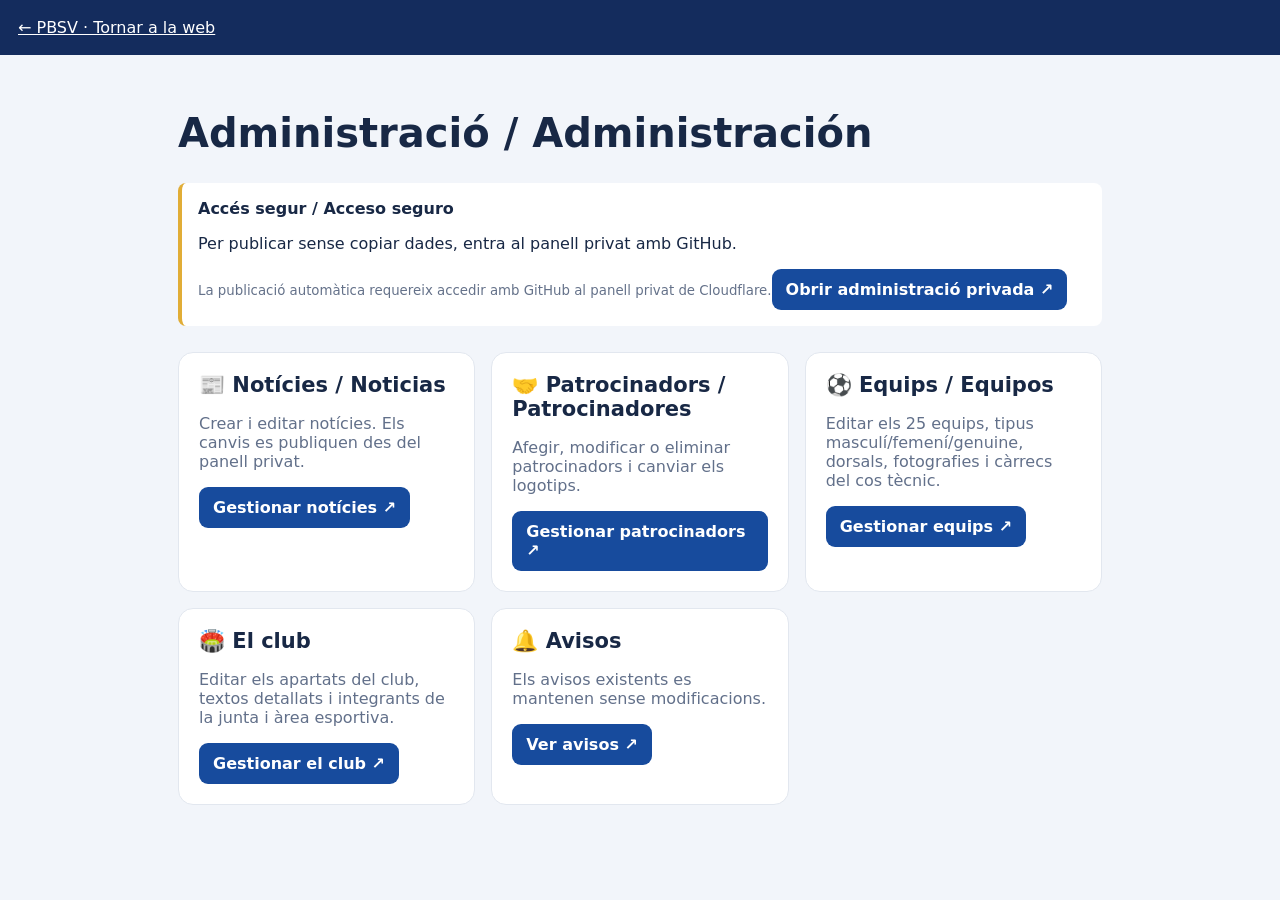
==== admin.html @ 5c5b520a "Actualitzar administració per publicar automàticament i mostrar estat de sessió" ====
<!doctype html><html lang="ca"><head><meta charset="utf-8"><meta name="viewport" content="width=device-width,initial-scale=1"><title>Administració · PBSV</title><style>:root{font-family:system-ui,Arial;background:#f2f5fa;color:#182845}*{box-sizing:border-box}body{margin:0}header{background:#142c5d;color:white;padding:18px}main{max-width:960px;margin:auto;padding:28px 18px}h1{font-size:clamp(28px,5vw,40px)}.grid{display:grid;grid-template-columns:repeat(auto-fit,minmax(230px,1fr));gap:16px}.card{background:white;border:1px solid #e2e7ef;border-radius:15px;padding:20px}.card h2{margin-top:0;font-size:21px}.card p{color:#62708a}.btn{display:inline-block;background:#174b9d;color:white;text-decoration:none;padding:11px 14px;border-radius:9px;font-weight:700}.notice{border-left:4px solid #e1ad36;background:#fff;padding:16px;border-radius:8px;margin:18px 0 26px}header a{color:white}small{color:#65728a}</style></head><body><header><a href="./index.html">← PBSV · Tornar a la web</a></header><main><h1>Administració / Administración</h1><div class="notice"><b>Accés segur / Acceso seguro</b><p><span id="publishMode">Els canvis es poden publicar automàticament des del panell privat. Desa la fitxa i prem «Guardar i publicar automàticament».</span></p><small>La publicació automàtica requereix accedir amb GitHub al panell privat de Cloudflare.</small></div><div class="grid"><div class="card"><h2>📰 Notícies / Noticias</h2><p>Crear i editar notícies. Els canvis es publiquen des del panell privat.</p><a class="btn" href="./editor-noticies.html?v=13">Gestionar notícies ↗</a></div><div class="card"><h2>🤝 Patrocinadors / Patrocinadores</h2><p>Afegir, modificar o eliminar patrocinadors i canviar els logotips.</p><a class="btn" href="./editor-patrocinadors.html?v=13">Gestionar patrocinadors ↗</a></div><div class="card"><h2>⚽ Equips / Equipos</h2><p>Editar els 25 equips, tipus masculí/femení/genuine, dorsals, fotografies i càrrecs del cos tècnic.</p><a class="btn" href="./editor-equips.html?v=13">Gestionar equips ↗</a></div><div class="card"><h2>🏟️ El club</h2><p>Editar els apartats del club, textos detallats i integrants de la junta i àrea esportiva.</p><a class="btn" href="./editor-club.html?v=13">Gestionar el club ↗</a></div><div class="card"><h2>🔔 Avisos</h2><p>Els avisos existents es mantenen sense modificacions.</p><a class="btn" href="./avisos.html">Ver avisos ↗</a></div></div></main><script>fetch('./api/me',{cache:'no-store'}).then(r=>r.ok?r.json():null).then(me=>{if(!me?.authenticated){document.getElementById('publishMode').textContent='Per publicar sense copiar dades, entra al panell privat amb GitHub.';const a=document.createElement('a');a.href='https://pbsv-admin.cristiangarciajura.workers.dev/';a.textContent='Obrir administració privada ↗';a.className='btn';document.querySelector('.notice').append(a)}else{const p=document.createElement('p');p.textContent='Sessió iniciada: '+me.login;document.querySelector('.notice').append(p);const a=document.createElement('a');a.href='./auth/logout';a.textContent='Tancar sessió';document.querySelector('.notice').append(a)}}).catch(()=>{});</script></body></html>
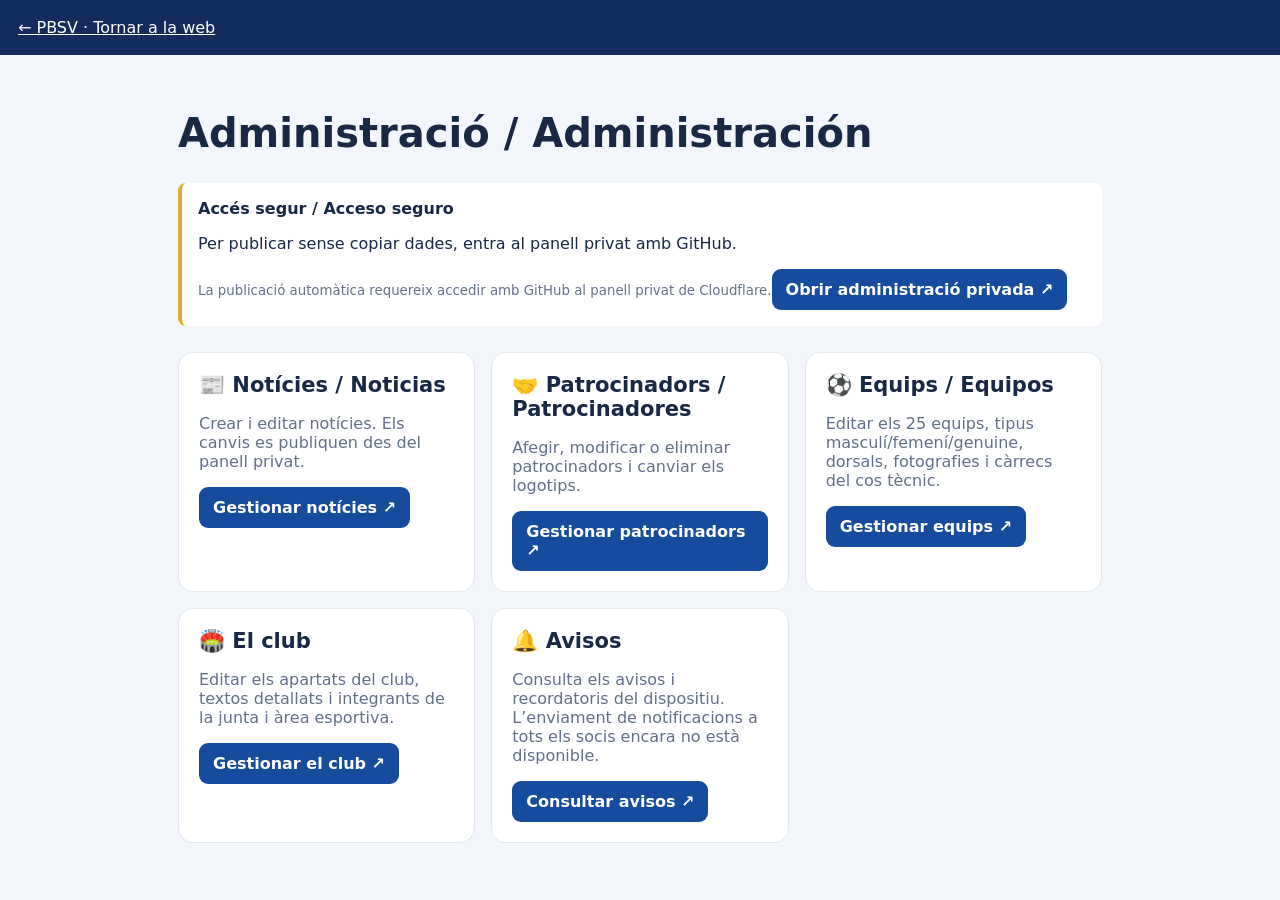
==== commit 2e22f85f: "Aclarir al panell privat l'estat real dels avisos" ====
--- a/admin.html
+++ b/admin.html
@@ -1 +1 @@
-<!doctype html><html lang="ca"><head><meta charset="utf-8"><meta name="viewport" content="width=device-width,initial-scale=1"><title>Administració · PBSV</title><style>:root{font-family:system-ui,Arial;background:#f2f5fa;color:#182845}*{box-sizing:border-box}body{margin:0}header{background:#142c5d;color:white;padding:18px}main{max-width:960px;margin:auto;padding:28px 18px}h1{font-size:clamp(28px,5vw,40px)}.grid{display:grid;grid-template-columns:repeat(auto-fit,minmax(230px,1fr));gap:16px}.card{background:white;border:1px solid #e2e7ef;border-radius:15px;padding:20px}.card h2{margin-top:0;font-size:21px}.card p{color:#62708a}.btn{display:inline-block;background:#174b9d;color:white;text-decoration:none;padding:11px 14px;border-radius:9px;font-weight:700}.notice{border-left:4px solid #e1ad36;background:#fff;padding:16px;border-radius:8px;margin:18px 0 26px}header a{color:white}small{color:#65728a}</style></head><body><header><a href="./index.html">← PBSV · Tornar a la web</a></header><main><h1>Administració / Administración</h1><div class="notice"><b>Accés segur / Acceso seguro</b><p><span id="publishMode">Els canvis es poden publicar automàticament des del panell privat. Desa la fitxa i prem «Guardar i publicar automàticament».</span></p><small>La publicació automàtica requereix accedir amb GitHub al panell privat de Cloudflare.</small></div><div class="grid"><div class="card"><h2>📰 Notícies / Noticias</h2><p>Crear i editar notícies. Els canvis es publiquen des del panell privat.</p><a class="btn" href="./editor-noticies.html?v=13">Gestionar notícies ↗</a></div><div class="card"><h2>🤝 Patrocinadors / Patrocinadores</h2><p>Afegir, modificar o eliminar patrocinadors i canviar els logotips.</p><a class="btn" href="./editor-patrocinadors.html?v=13">Gestionar patrocinadors ↗</a></div><div class="card"><h2>⚽ Equips / Equipos</h2><p>Editar els 25 equips, tipus masculí/femení/genuine, dorsals, fotografies i càrrecs del cos tècnic.</p><a class="btn" href="./editor-equips.html?v=13">Gestionar equips ↗</a></div><div class="card"><h2>🏟️ El club</h2><p>Editar els apartats del club, textos detallats i integrants de la junta i àrea esportiva.</p><a class="btn" href="./editor-club.html?v=13">Gestionar el club ↗</a></div><div class="card"><h2>🔔 Avisos</h2><p>Els avisos existents es mantenen sense modificacions.</p><a class="btn" href="./avisos.html">Ver avisos ↗</a></div></div></main><script>fetch('./api/me',{cache:'no-store'}).then(r=>r.ok?r.json():null).then(me=>{if(!me?.authenticated){document.getElementById('publishMode').textContent='Per publicar sense copiar dades, entra al panell privat amb GitHub.';const a=document.createElement('a');a.href='https://pbsv-admin.cristiangarciajura.workers.dev/';a.textContent='Obrir administració privada ↗';a.className='btn';document.querySelector('.notice').append(a)}else{const p=document.createElement('p');p.textContent='Sessió iniciada: '+me.login;document.querySelector('.notice').append(p);const a=document.createElement('a');a.href='./auth/logout';a.textContent='Tancar sessió';document.querySelector('.notice').append(a)}}).catch(()=>{});</script></body></html>+<!doctype html><html lang="ca"><head><meta charset="utf-8"><meta name="viewport" content="width=device-width,initial-scale=1"><title>Administració · PBSV</title><style>:root{font-family:system-ui,Arial;background:#f2f5fa;color:#182845}*{box-sizing:border-box}body{margin:0}header{background:#142c5d;color:white;padding:18px}main{max-width:960px;margin:auto;padding:28px 18px}h1{font-size:clamp(28px,5vw,40px)}.grid{display:grid;grid-template-columns:repeat(auto-fit,minmax(230px,1fr));gap:16px}.card{background:white;border:1px solid #e2e7ef;border-radius:15px;padding:20px}.card h2{margin-top:0;font-size:21px}.card p{color:#62708a}.btn{display:inline-block;background:#174b9d;color:white;text-decoration:none;padding:11px 14px;border-radius:9px;font-weight:700}.notice{border-left:4px solid #e1ad36;background:#fff;padding:16px;border-radius:8px;margin:18px 0 26px}header a{color:white}small{color:#65728a}</style></head><body><header><a href="./index.html">← PBSV · Tornar a la web</a></header><main><h1>Administració / Administración</h1><div class="notice"><b>Accés segur / Acceso seguro</b><p><span id="publishMode">Els canvis es poden publicar automàticament des del panell privat. Desa la fitxa i prem «Guardar i publicar automàticament».</span></p><small>La publicació automàtica requereix accedir amb GitHub al panell privat de Cloudflare.</small></div><div class="grid"><div class="card"><h2>📰 Notícies / Noticias</h2><p>Crear i editar notícies. Els canvis es publiquen des del panell privat.</p><a class="btn" href="./editor-noticies.html?v=13">Gestionar notícies ↗</a></div><div class="card"><h2>🤝 Patrocinadors / Patrocinadores</h2><p>Afegir, modificar o eliminar patrocinadors i canviar els logotips.</p><a class="btn" href="./editor-patrocinadors.html?v=13">Gestionar patrocinadors ↗</a></div><div class="card"><h2>⚽ Equips / Equipos</h2><p>Editar els 25 equips, tipus masculí/femení/genuine, dorsals, fotografies i càrrecs del cos tècnic.</p><a class="btn" href="./editor-equips.html?v=13">Gestionar equips ↗</a></div><div class="card"><h2>🏟️ El club</h2><p>Editar els apartats del club, textos detallats i integrants de la junta i àrea esportiva.</p><a class="btn" href="./editor-club.html?v=13">Gestionar el club ↗</a></div><div class="card"><h2>🔔 Avisos</h2><p>Consulta els avisos i recordatoris del dispositiu. L’enviament de notificacions a tots els socis encara no està disponible.</p><a class="btn" href="./avisos.html">Consultar avisos ↗</a></div></div></main><script>fetch('./api/me',{cache:'no-store'}).then(r=>r.ok?r.json():null).then(me=>{if(!me?.authenticated){document.getElementById('publishMode').textContent='Per publicar sense copiar dades, entra al panell privat amb GitHub.';const a=document.createElement('a');a.href='https://pbsv-admin.cristiangarciajura.workers.dev/';a.textContent='Obrir administració privada ↗';a.className='btn';document.querySelector('.notice').append(a)}else{const p=document.createElement('p');p.textContent='Sessió iniciada: '+me.login;document.querySelector('.notice').append(p);const a=document.createElement('a');a.href='./auth/logout';a.textContent='Tancar sessió';document.querySelector('.notice').append(a)}}).catch(()=>{});</script></body></html>
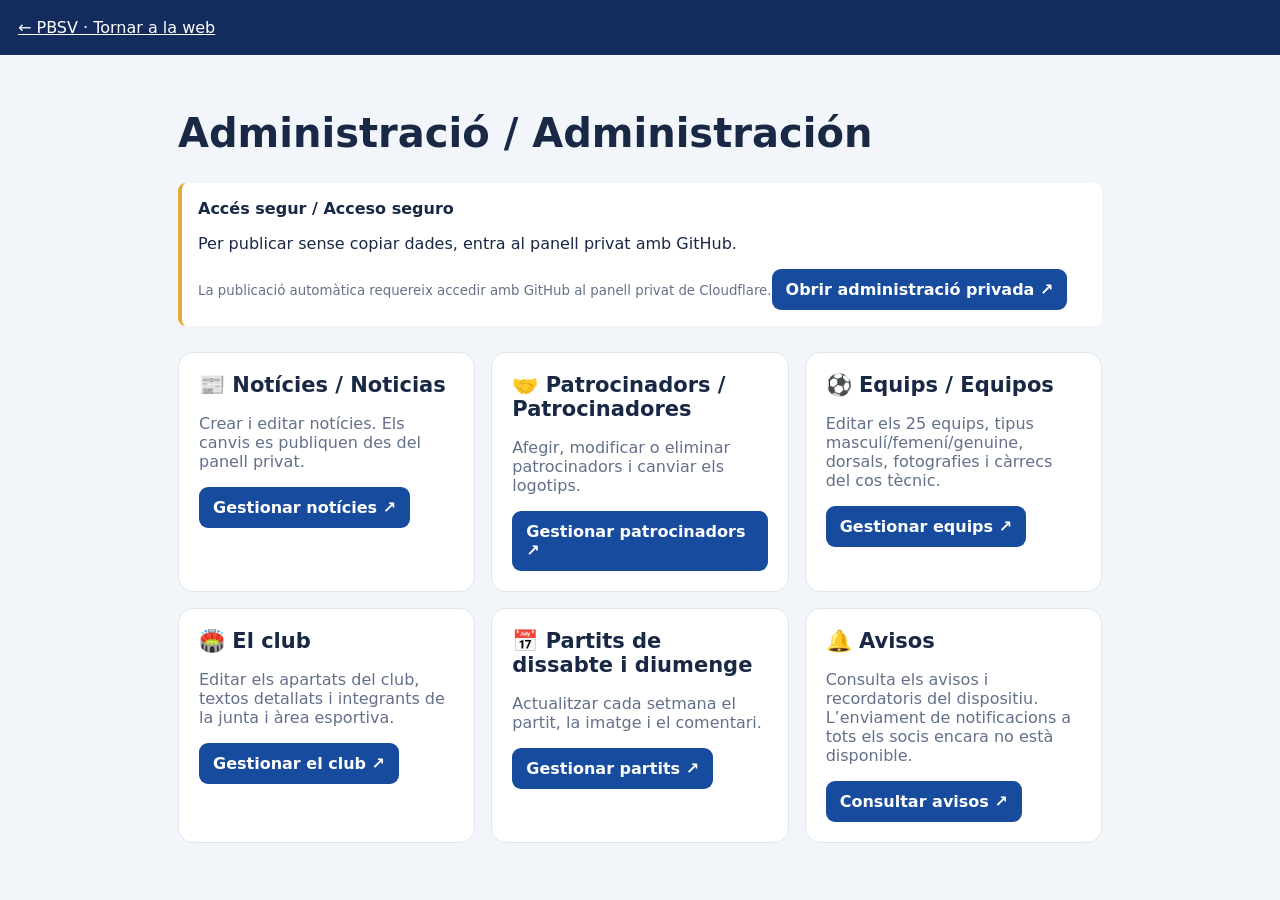
==== commit 25fb9f98: "Afegir gestió de partits al panell administratiu" ====
--- a/admin.html
+++ b/admin.html
@@ -1 +1 @@
-<!doctype html><html lang="ca"><head><meta charset="utf-8"><meta name="viewport" content="width=device-width,initial-scale=1"><title>Administració · PBSV</title><style>:root{font-family:system-ui,Arial;background:#f2f5fa;color:#182845}*{box-sizing:border-box}body{margin:0}header{background:#142c5d;color:white;padding:18px}main{max-width:960px;margin:auto;padding:28px 18px}h1{font-size:clamp(28px,5vw,40px)}.grid{display:grid;grid-template-columns:repeat(auto-fit,minmax(230px,1fr));gap:16px}.card{background:white;border:1px solid #e2e7ef;border-radius:15px;padding:20px}.card h2{margin-top:0;font-size:21px}.card p{color:#62708a}.btn{display:inline-block;background:#174b9d;color:white;text-decoration:none;padding:11px 14px;border-radius:9px;font-weight:700}.notice{border-left:4px solid #e1ad36;background:#fff;padding:16px;border-radius:8px;margin:18px 0 26px}header a{color:white}small{color:#65728a}</style></head><body><header><a href="./index.html">← PBSV · Tornar a la web</a></header><main><h1>Administració / Administración</h1><div class="notice"><b>Accés segur / Acceso seguro</b><p><span id="publishMode">Els canvis es poden publicar automàticament des del panell privat. Desa la fitxa i prem «Guardar i publicar automàticament».</span></p><small>La publicació automàtica requereix accedir amb GitHub al panell privat de Cloudflare.</small></div><div class="grid"><div class="card"><h2>📰 Notícies / Noticias</h2><p>Crear i editar notícies. Els canvis es publiquen des del panell privat.</p><a class="btn" href="./editor-noticies.html?v=13">Gestionar notícies ↗</a></div><div class="card"><h2>🤝 Patrocinadors / Patrocinadores</h2><p>Afegir, modificar o eliminar patrocinadors i canviar els logotips.</p><a class="btn" href="./editor-patrocinadors.html?v=13">Gestionar patrocinadors ↗</a></div><div class="card"><h2>⚽ Equips / Equipos</h2><p>Editar els 25 equips, tipus masculí/femení/genuine, dorsals, fotografies i càrrecs del cos tècnic.</p><a class="btn" href="./editor-equips.html?v=13">Gestionar equips ↗</a></div><div class="card"><h2>🏟️ El club</h2><p>Editar els apartats del club, textos detallats i integrants de la junta i àrea esportiva.</p><a class="btn" href="./editor-club.html?v=13">Gestionar el club ↗</a></div><div class="card"><h2>🔔 Avisos</h2><p>Consulta els avisos i recordatoris del dispositiu. L’enviament de notificacions a tots els socis encara no està disponible.</p><a class="btn" href="./avisos.html">Consultar avisos ↗</a></div></div></main><script>fetch('./api/me',{cache:'no-store'}).then(r=>r.ok?r.json():null).then(me=>{if(!me?.authenticated){document.getElementById('publishMode').textContent='Per publicar sense copiar dades, entra al panell privat amb GitHub.';const a=document.createElement('a');a.href='https://pbsv-admin.cristiangarciajura.workers.dev/';a.textContent='Obrir administració privada ↗';a.className='btn';document.querySelector('.notice').append(a)}else{const p=document.createElement('p');p.textContent='Sessió iniciada: '+me.login;document.querySelector('.notice').append(p);const a=document.createElement('a');a.href='./auth/logout';a.textContent='Tancar sessió';document.querySelector('.notice').append(a)}}).catch(()=>{});</script></body></html>+<!doctype html><html lang="ca"><head><meta charset="utf-8"><meta name="viewport" content="width=device-width,initial-scale=1"><title>Administració · PBSV</title><style>:root{font-family:system-ui,Arial;background:#f2f5fa;color:#182845}*{box-sizing:border-box}body{margin:0}header{background:#142c5d;color:white;padding:18px}main{max-width:960px;margin:auto;padding:28px 18px}h1{font-size:clamp(28px,5vw,40px)}.grid{display:grid;grid-template-columns:repeat(auto-fit,minmax(230px,1fr));gap:16px}.card{background:white;border:1px solid #e2e7ef;border-radius:15px;padding:20px}.card h2{margin-top:0;font-size:21px}.card p{color:#62708a}.btn{display:inline-block;background:#174b9d;color:white;text-decoration:none;padding:11px 14px;border-radius:9px;font-weight:700}.notice{border-left:4px solid #e1ad36;background:#fff;padding:16px;border-radius:8px;margin:18px 0 26px}header a{color:white}small{color:#65728a}</style></head><body><header><a href="./index.html">← PBSV · Tornar a la web</a></header><main><h1>Administració / Administración</h1><div class="notice"><b>Accés segur / Acceso seguro</b><p><span id="publishMode">Els canvis es poden publicar automàticament des del panell privat. Desa la fitxa i prem «Guardar i publicar automàticament».</span></p><small>La publicació automàtica requereix accedir amb GitHub al panell privat de Cloudflare.</small></div><div class="grid"><div class="card"><h2>📰 Notícies / Noticias</h2><p>Crear i editar notícies. Els canvis es publiquen des del panell privat.</p><a class="btn" href="./editor-noticies.html?v=13">Gestionar notícies ↗</a></div><div class="card"><h2>🤝 Patrocinadors / Patrocinadores</h2><p>Afegir, modificar o eliminar patrocinadors i canviar els logotips.</p><a class="btn" href="./editor-patrocinadors.html?v=13">Gestionar patrocinadors ↗</a></div><div class="card"><h2>⚽ Equips / Equipos</h2><p>Editar els 25 equips, tipus masculí/femení/genuine, dorsals, fotografies i càrrecs del cos tècnic.</p><a class="btn" href="./editor-equips.html?v=13">Gestionar equips ↗</a></div><div class="card"><h2>🏟️ El club</h2><p>Editar els apartats del club, textos detallats i integrants de la junta i àrea esportiva.</p><a class="btn" href="./editor-club.html?v=13">Gestionar el club ↗</a></div><div class="card"><h2>📅 Partits de dissabte i diumenge</h2><p>Actualitzar cada setmana el partit, la imatge i el comentari.</p><a class="btn" href="./editor-partits.html">Gestionar partits ↗</a></div><div class="card"><h2>🔔 Avisos</h2><p>Consulta els avisos i recordatoris del dispositiu. L’enviament de notificacions a tots els socis encara no està disponible.</p><a class="btn" href="./avisos.html">Consultar avisos ↗</a></div></div></main><script>fetch('./api/me',{cache:'no-store'}).then(r=>r.ok?r.json():null).then(me=>{if(!me?.authenticated){document.getElementById('publishMode').textContent='Per publicar sense copiar dades, entra al panell privat amb GitHub.';const a=document.createElement('a');a.href='https://pbsv-admin.cristiangarciajura.workers.dev/';a.textContent='Obrir administració privada ↗';a.className='btn';document.querySelector('.notice').append(a)}else{const p=document.createElement('p');p.textContent='Sessió iniciada: '+me.login;document.querySelector('.notice').append(p);const a=document.createElement('a');a.href='./auth/logout';a.textContent='Tancar sessió';document.querySelector('.notice').append(a)}}).catch(()=>{});</script></body></html>
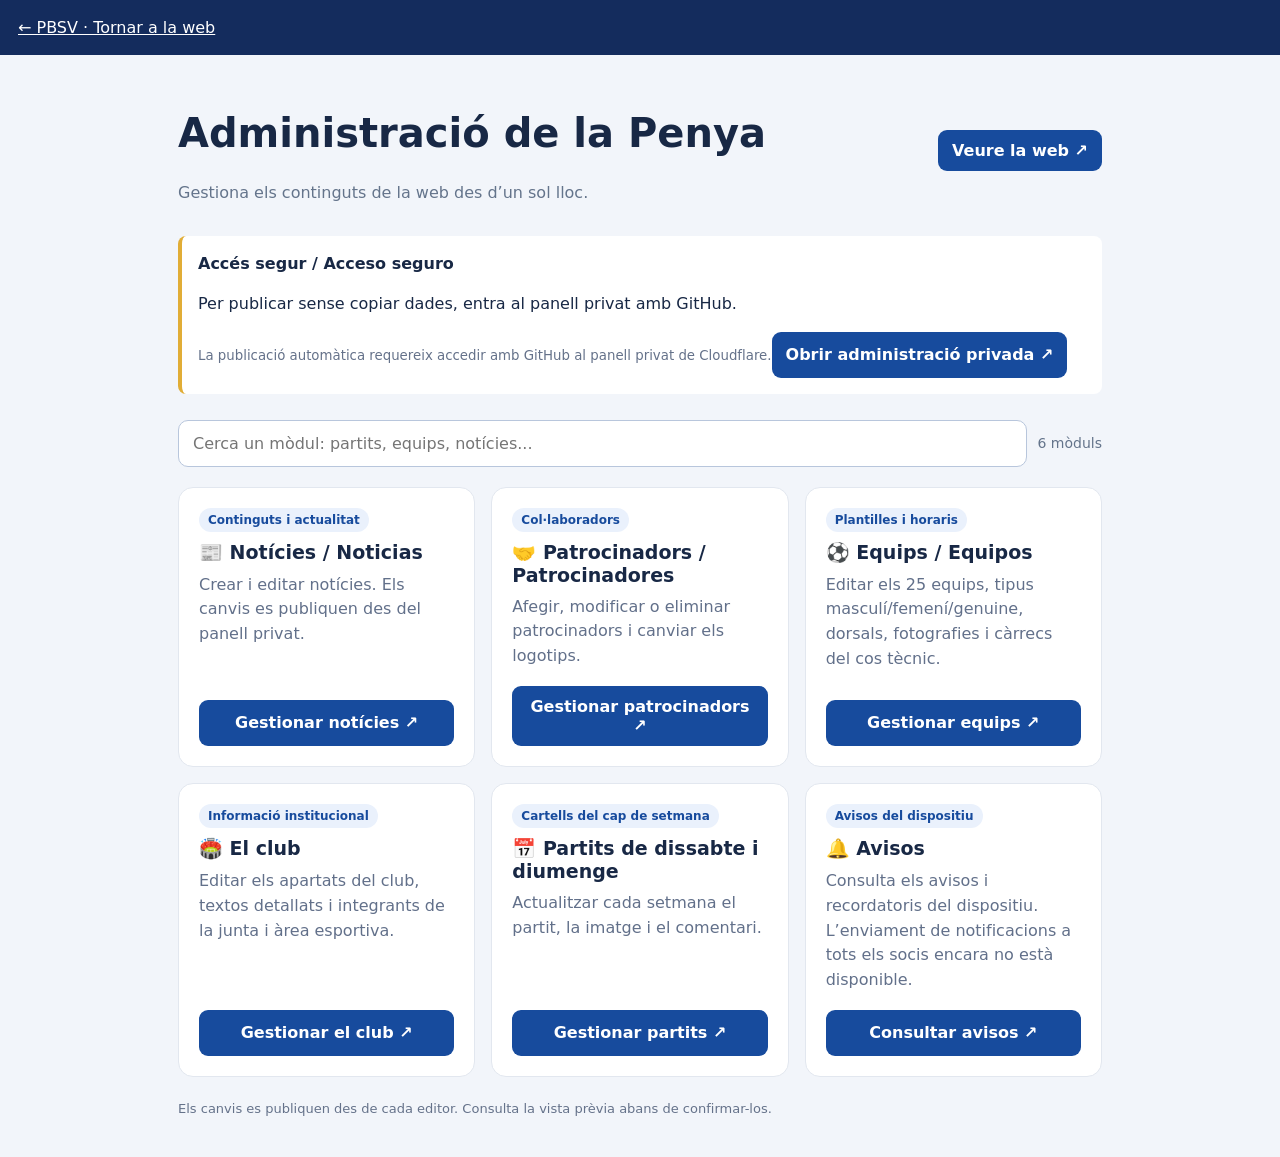
==== commit ce7f3209: "Redissenyar portada de l'administració amb cerca, accessos clars i disseny mòbil" ====
--- a/admin.html
+++ b/admin.html
@@ -1 +1 @@
-<!doctype html><html lang="ca"><head><meta charset="utf-8"><meta name="viewport" content="width=device-width,initial-scale=1"><title>Administració · PBSV</title><style>:root{font-family:system-ui,Arial;background:#f2f5fa;color:#182845}*{box-sizing:border-box}body{margin:0}header{background:#142c5d;color:white;padding:18px}main{max-width:960px;margin:auto;padding:28px 18px}h1{font-size:clamp(28px,5vw,40px)}.grid{display:grid;grid-template-columns:repeat(auto-fit,minmax(230px,1fr));gap:16px}.card{background:white;border:1px solid #e2e7ef;border-radius:15px;padding:20px}.card h2{margin-top:0;font-size:21px}.card p{color:#62708a}.btn{display:inline-block;background:#174b9d;color:white;text-decoration:none;padding:11px 14px;border-radius:9px;font-weight:700}.notice{border-left:4px solid #e1ad36;background:#fff;padding:16px;border-radius:8px;margin:18px 0 26px}header a{color:white}small{color:#65728a}</style></head><body><header><a href="./index.html">← PBSV · Tornar a la web</a></header><main><h1>Administració / Administración</h1><div class="notice"><b>Accés segur / Acceso seguro</b><p><span id="publishMode">Els canvis es poden publicar automàticament des del panell privat. Desa la fitxa i prem «Guardar i publicar automàticament».</span></p><small>La publicació automàtica requereix accedir amb GitHub al panell privat de Cloudflare.</small></div><div class="grid"><div class="card"><h2>📰 Notícies / Noticias</h2><p>Crear i editar notícies. Els canvis es publiquen des del panell privat.</p><a class="btn" href="./editor-noticies.html?v=13">Gestionar notícies ↗</a></div><div class="card"><h2>🤝 Patrocinadors / Patrocinadores</h2><p>Afegir, modificar o eliminar patrocinadors i canviar els logotips.</p><a class="btn" href="./editor-patrocinadors.html?v=13">Gestionar patrocinadors ↗</a></div><div class="card"><h2>⚽ Equips / Equipos</h2><p>Editar els 25 equips, tipus masculí/femení/genuine, dorsals, fotografies i càrrecs del cos tècnic.</p><a class="btn" href="./editor-equips.html?v=13">Gestionar equips ↗</a></div><div class="card"><h2>🏟️ El club</h2><p>Editar els apartats del club, textos detallats i integrants de la junta i àrea esportiva.</p><a class="btn" href="./editor-club.html?v=13">Gestionar el club ↗</a></div><div class="card"><h2>📅 Partits de dissabte i diumenge</h2><p>Actualitzar cada setmana el partit, la imatge i el comentari.</p><a class="btn" href="./editor-partits.html">Gestionar partits ↗</a></div><div class="card"><h2>🔔 Avisos</h2><p>Consulta els avisos i recordatoris del dispositiu. L’enviament de notificacions a tots els socis encara no està disponible.</p><a class="btn" href="./avisos.html">Consultar avisos ↗</a></div></div></main><script>fetch('./api/me',{cache:'no-store'}).then(r=>r.ok?r.json():null).then(me=>{if(!me?.authenticated){document.getElementById('publishMode').textContent='Per publicar sense copiar dades, entra al panell privat amb GitHub.';const a=document.createElement('a');a.href='https://pbsv-admin.cristiangarciajura.workers.dev/';a.textContent='Obrir administració privada ↗';a.className='btn';document.querySelector('.notice').append(a)}else{const p=document.createElement('p');p.textContent='Sessió iniciada: '+me.login;document.querySelector('.notice').append(p);const a=document.createElement('a');a.href='./auth/logout';a.textContent='Tancar sessió';document.querySelector('.notice').append(a)}}).catch(()=>{});</script></body></html>+<!doctype html><html lang="ca"><head><meta charset="utf-8"><meta name="viewport" content="width=device-width,initial-scale=1"><title>Administració · PBSV</title><style>:root{font-family:system-ui,Arial;background:#f2f5fa;color:#182845}*{box-sizing:border-box}body{margin:0}header{background:#142c5d;color:white;padding:18px}main{max-width:960px;margin:auto;padding:28px 18px}h1{font-size:clamp(28px,5vw,40px)}.grid{display:grid;grid-template-columns:repeat(auto-fit,minmax(230px,1fr));gap:16px}.card{background:white;border:1px solid #e2e7ef;border-radius:15px;padding:20px}.card h2{margin-top:0;font-size:21px}.card p{color:#62708a}.btn{display:inline-block;background:#174b9d;color:white;text-decoration:none;padding:11px 14px;border-radius:9px;font-weight:700}.notice{border-left:4px solid #e1ad36;background:#fff;padding:16px;border-radius:8px;margin:18px 0 26px}header a{color:white}small{color:#65728a}.admin-top{display:flex;align-items:center;justify-content:space-between;gap:12px;flex-wrap:wrap}.admin-subtitle{color:#64748b;margin-top:0}.admin-tools{display:flex;gap:10px;align-items:center;flex-wrap:wrap;margin:20px 0}.admin-tools input{flex:1;min-width:210px;padding:13px 14px;border:1px solid #b8c6dc;border-radius:10px;font:inherit}.admin-tools input:focus-visible,.card a:focus-visible{outline:3px solid #e1ad36;outline-offset:2px}.admin-counter{color:#64748b;font-size:14px}.grid{align-items:stretch}.card{display:flex;flex-direction:column;gap:9px;transition:box-shadow .15s ease,transform .15s ease}.card:hover{box-shadow:0 8px 26px #142c5d13;transform:translateY(-2px)}.card h2{margin:0;font-size:19px}.card p{margin:0 0 8px;line-height:1.55;flex:1}.card .btn{align-self:stretch;text-align:center;min-height:46px;display:grid;place-items:center}.card[hidden]{display:none}.admin-tag{display:inline-block;font-size:12px;font-weight:700;color:#174b9d;background:#eaf1fc;border-radius:20px;padding:5px 9px;align-self:flex-start}.admin-footer{margin-top:24px;color:#65728a;font-size:13px}.notice{line-height:1.5}@media(max-width:640px){main{padding:18px 12px}.grid{grid-template-columns:1fr;gap:12px}.card{padding:16px}h1{font-size:27px}.admin-tools{margin:16px 0}.admin-tools input{width:100%}.btn{min-height:46px}}</style></head><body><header><a href="./index.html">← PBSV · Tornar a la web</a></header><main><div class="admin-top"><div><h1>Administració de la Penya</h1><p class="admin-subtitle">Gestiona els continguts de la web des d’un sol lloc.</p></div><a class="btn" href="./index.html">Veure la web ↗</a></div><div class="notice"><b>Accés segur / Acceso seguro</b><p><span id="publishMode">Els canvis es poden publicar automàticament des del panell privat. Desa la fitxa i prem «Guardar i publicar automàticament».</span></p><small>La publicació automàtica requereix accedir amb GitHub al panell privat de Cloudflare.</small></div><div class="admin-tools"><input id="adminSearch" type="search" placeholder="Cerca un mòdul: partits, equips, notícies..." aria-label="Cercar mòduls"><span class="admin-counter" id="adminCount" aria-live="polite">6 mòduls</span></div><div class="grid" id="adminGrid"><div class="card"><span class="admin-tag">Continguts i actualitat</span><h2>📰 Notícies / Noticias</h2><p>Crear i editar notícies. Els canvis es publiquen des del panell privat.</p><a class="btn" href="./editor-noticies.html?v=13">Gestionar notícies ↗</a></div><div class="card"><span class="admin-tag">Col·laboradors</span><h2>🤝 Patrocinadors / Patrocinadores</h2><p>Afegir, modificar o eliminar patrocinadors i canviar els logotips.</p><a class="btn" href="./editor-patrocinadors.html?v=13">Gestionar patrocinadors ↗</a></div><div class="card"><span class="admin-tag">Plantilles i horaris</span><h2>⚽ Equips / Equipos</h2><p>Editar els 25 equips, tipus masculí/femení/genuine, dorsals, fotografies i càrrecs del cos tècnic.</p><a class="btn" href="./editor-equips.html?v=13">Gestionar equips ↗</a></div><div class="card"><span class="admin-tag">Informació institucional</span><h2>🏟️ El club</h2><p>Editar els apartats del club, textos detallats i integrants de la junta i àrea esportiva.</p><a class="btn" href="./editor-club.html?v=13">Gestionar el club ↗</a></div><div class="card"><span class="admin-tag">Cartells del cap de setmana</span><h2>📅 Partits de dissabte i diumenge</h2><p>Actualitzar cada setmana el partit, la imatge i el comentari.</p><a class="btn" href="./editor-partits.html">Gestionar partits ↗</a></div><div class="card"><span class="admin-tag">Avisos del dispositiu</span><h2>🔔 Avisos</h2><p>Consulta els avisos i recordatoris del dispositiu. L’enviament de notificacions a tots els socis encara no està disponible.</p><a class="btn" href="./avisos.html">Consultar avisos ↗</a></div></div><p class="admin-footer">Els canvis es publiquen des de cada editor. Consulta la vista prèvia abans de confirmar-los.</p></main><script>const search=document.getElementById('adminSearch');const cards=[...document.querySelectorAll('#adminGrid .card')];search.addEventListener('input',()=>{const q=search.value.toLocaleLowerCase('ca').normalize('NFD').replace(/[\\u0300-\\u036f]/g,'');let count=0;for(const card of cards){const hay=card.textContent.toLocaleLowerCase('ca').normalize('NFD').replace(/[\\u0300-\\u036f]/g,'');card.hidden=!hay.includes(q);if(!card.hidden)count++}document.getElementById('adminCount').textContent=count+' de '+cards.length+' mòduls'});fetch('./api/me',{cache:'no-store'}).then(r=>r.ok?r.json():null).then(me=>{if(!me?.authenticated){document.getElementById('publishMode').textContent='Per publicar sense copiar dades, entra al panell privat amb GitHub.';const a=document.createElement('a');a.href='https://pbsv-admin.cristiangarciajura.workers.dev/';a.textContent='Obrir administració privada ↗';a.className='btn';document.querySelector('.notice').append(a)}else{const p=document.createElement('p');p.textContent='Sessió iniciada: '+me.login;document.querySelector('.notice').append(p);const a=document.createElement('a');a.href='./auth/logout';a.textContent='Tancar sessió';document.querySelector('.notice').append(a)}}).catch(()=>{});</script></body></html>
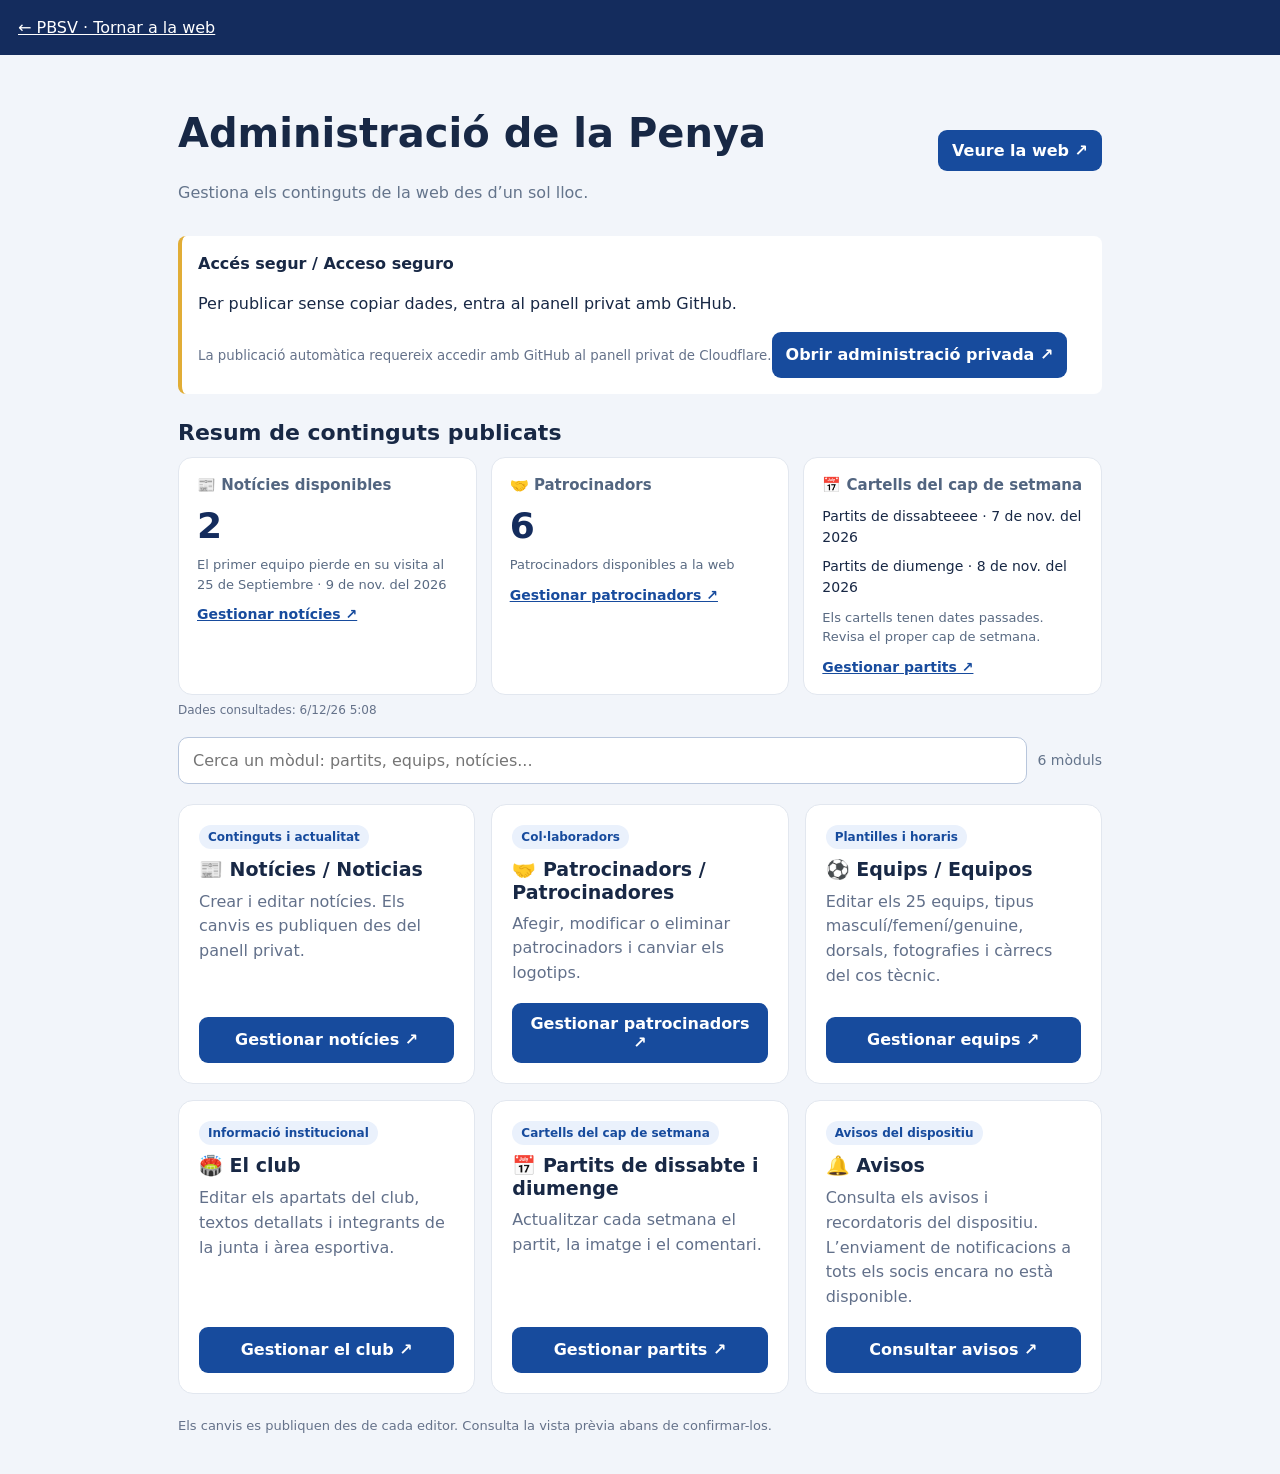
==== commit d08fd21c: "Afegir resum dinàmic de continguts publicats al panell administratiu" ====
--- a/admin.html
+++ b/admin.html
@@ -1 +1 @@
-<!doctype html><html lang="ca"><head><meta charset="utf-8"><meta name="viewport" content="width=device-width,initial-scale=1"><title>Administració · PBSV</title><style>:root{font-family:system-ui,Arial;background:#f2f5fa;color:#182845}*{box-sizing:border-box}body{margin:0}header{background:#142c5d;color:white;padding:18px}main{max-width:960px;margin:auto;padding:28px 18px}h1{font-size:clamp(28px,5vw,40px)}.grid{display:grid;grid-template-columns:repeat(auto-fit,minmax(230px,1fr));gap:16px}.card{background:white;border:1px solid #e2e7ef;border-radius:15px;padding:20px}.card h2{margin-top:0;font-size:21px}.card p{color:#62708a}.btn{display:inline-block;background:#174b9d;color:white;text-decoration:none;padding:11px 14px;border-radius:9px;font-weight:700}.notice{border-left:4px solid #e1ad36;background:#fff;padding:16px;border-radius:8px;margin:18px 0 26px}header a{color:white}small{color:#65728a}.admin-top{display:flex;align-items:center;justify-content:space-between;gap:12px;flex-wrap:wrap}.admin-subtitle{color:#64748b;margin-top:0}.admin-tools{display:flex;gap:10px;align-items:center;flex-wrap:wrap;margin:20px 0}.admin-tools input{flex:1;min-width:210px;padding:13px 14px;border:1px solid #b8c6dc;border-radius:10px;font:inherit}.admin-tools input:focus-visible,.card a:focus-visible{outline:3px solid #e1ad36;outline-offset:2px}.admin-counter{color:#64748b;font-size:14px}.grid{align-items:stretch}.card{display:flex;flex-direction:column;gap:9px;transition:box-shadow .15s ease,transform .15s ease}.card:hover{box-shadow:0 8px 26px #142c5d13;transform:translateY(-2px)}.card h2{margin:0;font-size:19px}.card p{margin:0 0 8px;line-height:1.55;flex:1}.card .btn{align-self:stretch;text-align:center;min-height:46px;display:grid;place-items:center}.card[hidden]{display:none}.admin-tag{display:inline-block;font-size:12px;font-weight:700;color:#174b9d;background:#eaf1fc;border-radius:20px;padding:5px 9px;align-self:flex-start}.admin-footer{margin-top:24px;color:#65728a;font-size:13px}.notice{line-height:1.5}@media(max-width:640px){main{padding:18px 12px}.grid{grid-template-columns:1fr;gap:12px}.card{padding:16px}h1{font-size:27px}.admin-tools{margin:16px 0}.admin-tools input{width:100%}.btn{min-height:46px}}</style></head><body><header><a href="./index.html">← PBSV · Tornar a la web</a></header><main><div class="admin-top"><div><h1>Administració de la Penya</h1><p class="admin-subtitle">Gestiona els continguts de la web des d’un sol lloc.</p></div><a class="btn" href="./index.html">Veure la web ↗</a></div><div class="notice"><b>Accés segur / Acceso seguro</b><p><span id="publishMode">Els canvis es poden publicar automàticament des del panell privat. Desa la fitxa i prem «Guardar i publicar automàticament».</span></p><small>La publicació automàtica requereix accedir amb GitHub al panell privat de Cloudflare.</small></div><div class="admin-tools"><input id="adminSearch" type="search" placeholder="Cerca un mòdul: partits, equips, notícies..." aria-label="Cercar mòduls"><span class="admin-counter" id="adminCount" aria-live="polite">6 mòduls</span></div><div class="grid" id="adminGrid"><div class="card"><span class="admin-tag">Continguts i actualitat</span><h2>📰 Notícies / Noticias</h2><p>Crear i editar notícies. Els canvis es publiquen des del panell privat.</p><a class="btn" href="./editor-noticies.html?v=13">Gestionar notícies ↗</a></div><div class="card"><span class="admin-tag">Col·laboradors</span><h2>🤝 Patrocinadors / Patrocinadores</h2><p>Afegir, modificar o eliminar patrocinadors i canviar els logotips.</p><a class="btn" href="./editor-patrocinadors.html?v=13">Gestionar patrocinadors ↗</a></div><div class="card"><span class="admin-tag">Plantilles i horaris</span><h2>⚽ Equips / Equipos</h2><p>Editar els 25 equips, tipus masculí/femení/genuine, dorsals, fotografies i càrrecs del cos tècnic.</p><a class="btn" href="./editor-equips.html?v=13">Gestionar equips ↗</a></div><div class="card"><span class="admin-tag">Informació institucional</span><h2>🏟️ El club</h2><p>Editar els apartats del club, textos detallats i integrants de la junta i àrea esportiva.</p><a class="btn" href="./editor-club.html?v=13">Gestionar el club ↗</a></div><div class="card"><span class="admin-tag">Cartells del cap de setmana</span><h2>📅 Partits de dissabte i diumenge</h2><p>Actualitzar cada setmana el partit, la imatge i el comentari.</p><a class="btn" href="./editor-partits.html">Gestionar partits ↗</a></div><div class="card"><span class="admin-tag">Avisos del dispositiu</span><h2>🔔 Avisos</h2><p>Consulta els avisos i recordatoris del dispositiu. L’enviament de notificacions a tots els socis encara no està disponible.</p><a class="btn" href="./avisos.html">Consultar avisos ↗</a></div></div><p class="admin-footer">Els canvis es publiquen des de cada editor. Consulta la vista prèvia abans de confirmar-los.</p></main><script>const search=document.getElementById('adminSearch');const cards=[...document.querySelectorAll('#adminGrid .card')];search.addEventListener('input',()=>{const q=search.value.toLocaleLowerCase('ca').normalize('NFD').replace(/[\\u0300-\\u036f]/g,'');let count=0;for(const card of cards){const hay=card.textContent.toLocaleLowerCase('ca').normalize('NFD').replace(/[\\u0300-\\u036f]/g,'');card.hidden=!hay.includes(q);if(!card.hidden)count++}document.getElementById('adminCount').textContent=count+' de '+cards.length+' mòduls'});fetch('./api/me',{cache:'no-store'}).then(r=>r.ok?r.json():null).then(me=>{if(!me?.authenticated){document.getElementById('publishMode').textContent='Per publicar sense copiar dades, entra al panell privat amb GitHub.';const a=document.createElement('a');a.href='https://pbsv-admin.cristiangarciajura.workers.dev/';a.textContent='Obrir administració privada ↗';a.className='btn';document.querySelector('.notice').append(a)}else{const p=document.createElement('p');p.textContent='Sessió iniciada: '+me.login;document.querySelector('.notice').append(p);const a=document.createElement('a');a.href='./auth/logout';a.textContent='Tancar sessió';document.querySelector('.notice').append(a)}}).catch(()=>{});</script></body></html>+<!doctype html><html lang="ca"><head><meta charset="utf-8"><meta name="viewport" content="width=device-width,initial-scale=1"><title>Administració · PBSV</title><style>:root{font-family:system-ui,Arial;background:#f2f5fa;color:#182845}*{box-sizing:border-box}body{margin:0}header{background:#142c5d;color:white;padding:18px}main{max-width:960px;margin:auto;padding:28px 18px}h1{font-size:clamp(28px,5vw,40px)}.grid{display:grid;grid-template-columns:repeat(auto-fit,minmax(230px,1fr));gap:16px}.card{background:white;border:1px solid #e2e7ef;border-radius:15px;padding:20px}.card h2{margin-top:0;font-size:21px}.card p{color:#62708a}.btn{display:inline-block;background:#174b9d;color:white;text-decoration:none;padding:11px 14px;border-radius:9px;font-weight:700}.notice{border-left:4px solid #e1ad36;background:#fff;padding:16px;border-radius:8px;margin:18px 0 26px}header a{color:white}small{color:#65728a}.admin-top{display:flex;align-items:center;justify-content:space-between;gap:12px;flex-wrap:wrap}.admin-subtitle{color:#64748b;margin-top:0}.admin-tools{display:flex;gap:10px;align-items:center;flex-wrap:wrap;margin:20px 0}.admin-tools input{flex:1;min-width:210px;padding:13px 14px;border:1px solid #b8c6dc;border-radius:10px;font:inherit}.admin-tools input:focus-visible,.card a:focus-visible{outline:3px solid #e1ad36;outline-offset:2px}.admin-counter{color:#64748b;font-size:14px}.grid{align-items:stretch}.card{display:flex;flex-direction:column;gap:9px;transition:box-shadow .15s ease,transform .15s ease}.card:hover{box-shadow:0 8px 26px #142c5d13;transform:translateY(-2px)}.card h2{margin:0;font-size:19px}.card p{margin:0 0 8px;line-height:1.55;flex:1}.card .btn{align-self:stretch;text-align:center;min-height:46px;display:grid;place-items:center}.card[hidden]{display:none}.admin-tag{display:inline-block;font-size:12px;font-weight:700;color:#174b9d;background:#eaf1fc;border-radius:20px;padding:5px 9px;align-self:flex-start}.admin-footer{margin-top:24px;color:#65728a;font-size:13px}.notice{line-height:1.5}@media(max-width:640px){main{padding:18px 12px}.grid{grid-template-columns:1fr;gap:12px}.card{padding:16px}h1{font-size:27px}.admin-tools{margin:16px 0}.admin-tools input{width:100%}.btn{min-height:46px}}.dash-title{margin:26px 0 12px;font-size:22px}.dash-grid{display:grid;grid-template-columns:repeat(3,minmax(0,1fr));gap:14px}.dash-card{background:#fff;border:1px solid #e2e7ef;border-radius:14px;padding:18px;min-width:0}.dash-card h3{font-size:15px;margin:0 0 12px;color:#526580}.dash-value{font-size:36px;font-weight:800;color:#142c5d;line-height:1.1}.dash-detail{font-size:13px;color:#596a82;line-height:1.5;overflow-wrap:anywhere;margin:10px 0}.dash-link{font-size:14px;font-weight:700;color:#174b9d}.dash-match{font-size:14px;line-height:1.5;margin:8px 0}.dash-updated{font-size:12px;color:#65728a;margin:8px 0 20px}@media(max-width:640px){.dash-grid{grid-template-columns:1fr}.dash-card{padding:16px}.dash-title{font-size:20px}}</style></head><body><header><a href="./index.html">← PBSV · Tornar a la web</a></header><main><div class="admin-top"><div><h1>Administració de la Penya</h1><p class="admin-subtitle">Gestiona els continguts de la web des d’un sol lloc.</p></div><a class="btn" href="./index.html">Veure la web ↗</a></div><div class="notice"><b>Accés segur / Acceso seguro</b><p><span id="publishMode">Els canvis es poden publicar automàticament des del panell privat. Desa la fitxa i prem «Guardar i publicar automàticament».</span></p><small>La publicació automàtica requereix accedir amb GitHub al panell privat de Cloudflare.</small></div><h2 class="dash-title">Resum de continguts publicats</h2><div class="dash-grid" aria-label="Resum de l'activitat"><article class="dash-card"><h3>📰 Notícies disponibles</h3><div class="dash-value" id="dashNewsCount">…</div><p class="dash-detail" id="dashNewsDetail">Carregant dades…</p><a class="dash-link" href="./editor-noticies.html">Gestionar notícies ↗</a></article><article class="dash-card"><h3>🤝 Patrocinadors</h3><div class="dash-value" id="dashSponsorsCount">…</div><p class="dash-detail" id="dashSponsorsDetail">Carregant dades…</p><a class="dash-link" href="./editor-patrocinadors.html">Gestionar patrocinadors ↗</a></article><article class="dash-card"><h3>📅 Cartells del cap de setmana</h3><p class="dash-match" id="dashSaturday">Carregant dissabte…</p><p class="dash-match" id="dashSunday">Carregant diumenge…</p><p class="dash-detail" id="dashMatchesDetail"></p><a class="dash-link" href="./editor-partits.html">Gestionar partits ↗</a></article></div><p class="dash-updated" id="dashUpdated" aria-live="polite"></p><div class="admin-tools"><input id="adminSearch" type="search" placeholder="Cerca un mòdul: partits, equips, notícies..." aria-label="Cercar mòduls"><span class="admin-counter" id="adminCount" aria-live="polite">6 mòduls</span></div><div class="grid" id="adminGrid"><div class="card"><span class="admin-tag">Continguts i actualitat</span><h2>📰 Notícies / Noticias</h2><p>Crear i editar notícies. Els canvis es publiquen des del panell privat.</p><a class="btn" href="./editor-noticies.html?v=13">Gestionar notícies ↗</a></div><div class="card"><span class="admin-tag">Col·laboradors</span><h2>🤝 Patrocinadors / Patrocinadores</h2><p>Afegir, modificar o eliminar patrocinadors i canviar els logotips.</p><a class="btn" href="./editor-patrocinadors.html?v=13">Gestionar patrocinadors ↗</a></div><div class="card"><span class="admin-tag">Plantilles i horaris</span><h2>⚽ Equips / Equipos</h2><p>Editar els 25 equips, tipus masculí/femení/genuine, dorsals, fotografies i càrrecs del cos tècnic.</p><a class="btn" href="./editor-equips.html?v=13">Gestionar equips ↗</a></div><div class="card"><span class="admin-tag">Informació institucional</span><h2>🏟️ El club</h2><p>Editar els apartats del club, textos detallats i integrants de la junta i àrea esportiva.</p><a class="btn" href="./editor-club.html?v=13">Gestionar el club ↗</a></div><div class="card"><span class="admin-tag">Cartells del cap de setmana</span><h2>📅 Partits de dissabte i diumenge</h2><p>Actualitzar cada setmana el partit, la imatge i el comentari.</p><a class="btn" href="./editor-partits.html">Gestionar partits ↗</a></div><div class="card"><span class="admin-tag">Avisos del dispositiu</span><h2>🔔 Avisos</h2><p>Consulta els avisos i recordatoris del dispositiu. L’enviament de notificacions a tots els socis encara no està disponible.</p><a class="btn" href="./avisos.html">Consultar avisos ↗</a></div></div><p class="admin-footer">Els canvis es publiquen des de cada editor. Consulta la vista prèvia abans de confirmar-los.</p></main><script>const search=document.getElementById('adminSearch');const cards=[...document.querySelectorAll('#adminGrid .card')];search.addEventListener('input',()=>{const q=search.value.toLocaleLowerCase('ca').normalize('NFD').replace(/[\u0300-\u036f]/g,'');let count=0;for(const card of cards){const hay=card.textContent.toLocaleLowerCase('ca').normalize('NFD').replace(/[\u0300-\u036f]/g,'');card.hidden=!hay.includes(q);if(!card.hidden)count++}document.getElementById('adminCount').textContent=count+' de '+cards.length+' mòduls'});fetch('./api/me',{cache:'no-store'}).then(r=>r.ok?r.json():null).then(me=>{if(!me?.authenticated){document.getElementById('publishMode').textContent='Per publicar sense copiar dades, entra al panell privat amb GitHub.';const a=document.createElement('a');a.href='https://pbsv-admin.cristiangarciajura.workers.dev/';a.textContent='Obrir administració privada ↗';a.className='btn';document.querySelector('.notice').append(a)}else{const p=document.createElement('p');p.textContent='Sessió iniciada: '+me.login;document.querySelector('.notice').append(p);const a=document.createElement('a');a.href='./auth/logout';a.textContent='Tancar sessió';document.querySelector('.notice').append(a)}}).catch(()=>{});</script><script src="./admin-dashboard.js?v=1" defer></script></body></html>
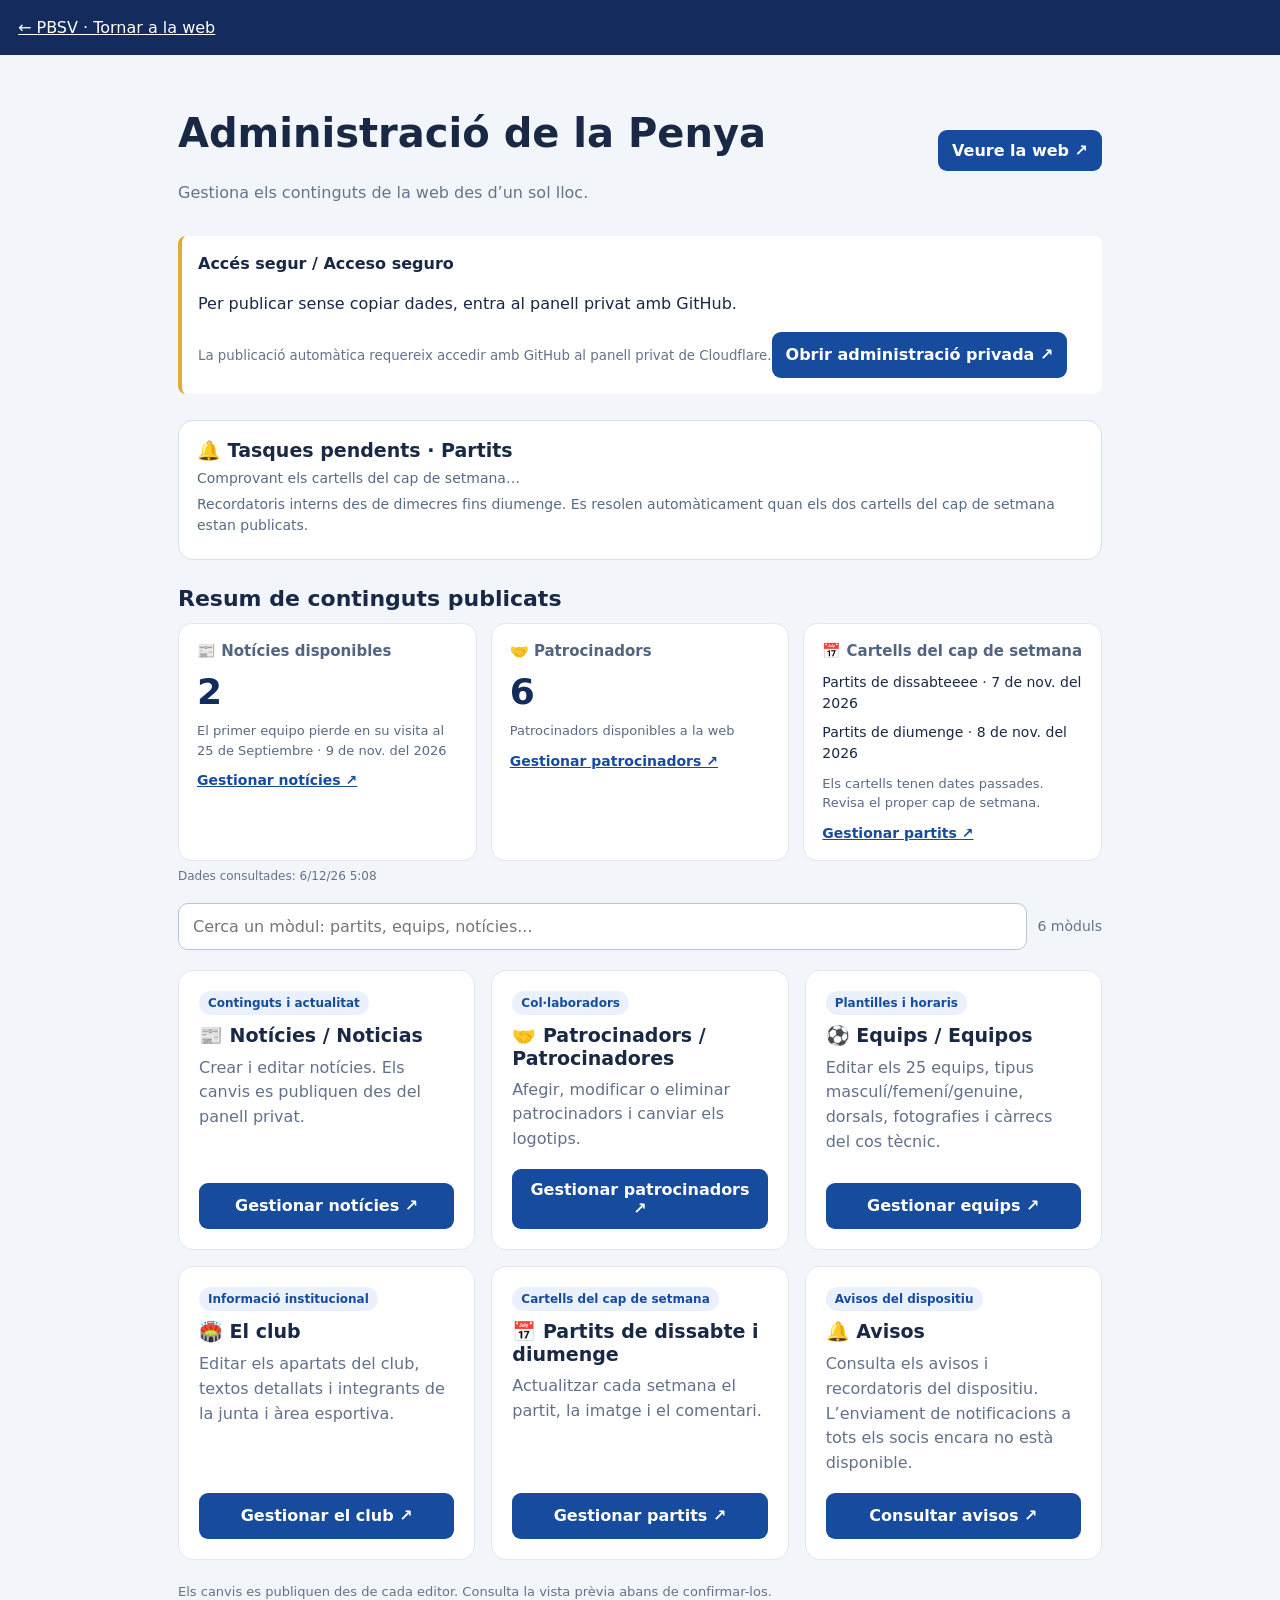
==== commit 9bdafd35: "Afegir centre d'avisos interns de partits al panell privat" ====
--- a/admin.html
+++ b/admin.html
@@ -1 +1 @@
-<!doctype html><html lang="ca"><head><meta charset="utf-8"><meta name="viewport" content="width=device-width,initial-scale=1"><title>Administració · PBSV</title><style>:root{font-family:system-ui,Arial;background:#f2f5fa;color:#182845}*{box-sizing:border-box}body{margin:0}header{background:#142c5d;color:white;padding:18px}main{max-width:960px;margin:auto;padding:28px 18px}h1{font-size:clamp(28px,5vw,40px)}.grid{display:grid;grid-template-columns:repeat(auto-fit,minmax(230px,1fr));gap:16px}.card{background:white;border:1px solid #e2e7ef;border-radius:15px;padding:20px}.card h2{margin-top:0;font-size:21px}.card p{color:#62708a}.btn{display:inline-block;background:#174b9d;color:white;text-decoration:none;padding:11px 14px;border-radius:9px;font-weight:700}.notice{border-left:4px solid #e1ad36;background:#fff;padding:16px;border-radius:8px;margin:18px 0 26px}header a{color:white}small{color:#65728a}.admin-top{display:flex;align-items:center;justify-content:space-between;gap:12px;flex-wrap:wrap}.admin-subtitle{color:#64748b;margin-top:0}.admin-tools{display:flex;gap:10px;align-items:center;flex-wrap:wrap;margin:20px 0}.admin-tools input{flex:1;min-width:210px;padding:13px 14px;border:1px solid #b8c6dc;border-radius:10px;font:inherit}.admin-tools input:focus-visible,.card a:focus-visible{outline:3px solid #e1ad36;outline-offset:2px}.admin-counter{color:#64748b;font-size:14px}.grid{align-items:stretch}.card{display:flex;flex-direction:column;gap:9px;transition:box-shadow .15s ease,transform .15s ease}.card:hover{box-shadow:0 8px 26px #142c5d13;transform:translateY(-2px)}.card h2{margin:0;font-size:19px}.card p{margin:0 0 8px;line-height:1.55;flex:1}.card .btn{align-self:stretch;text-align:center;min-height:46px;display:grid;place-items:center}.card[hidden]{display:none}.admin-tag{display:inline-block;font-size:12px;font-weight:700;color:#174b9d;background:#eaf1fc;border-radius:20px;padding:5px 9px;align-self:flex-start}.admin-footer{margin-top:24px;color:#65728a;font-size:13px}.notice{line-height:1.5}@media(max-width:640px){main{padding:18px 12px}.grid{grid-template-columns:1fr;gap:12px}.card{padding:16px}h1{font-size:27px}.admin-tools{margin:16px 0}.admin-tools input{width:100%}.btn{min-height:46px}}.dash-title{margin:26px 0 12px;font-size:22px}.dash-grid{display:grid;grid-template-columns:repeat(3,minmax(0,1fr));gap:14px}.dash-card{background:#fff;border:1px solid #e2e7ef;border-radius:14px;padding:18px;min-width:0}.dash-card h3{font-size:15px;margin:0 0 12px;color:#526580}.dash-value{font-size:36px;font-weight:800;color:#142c5d;line-height:1.1}.dash-detail{font-size:13px;color:#596a82;line-height:1.5;overflow-wrap:anywhere;margin:10px 0}.dash-link{font-size:14px;font-weight:700;color:#174b9d}.dash-match{font-size:14px;line-height:1.5;margin:8px 0}.dash-updated{font-size:12px;color:#65728a;margin:8px 0 20px}@media(max-width:640px){.dash-grid{grid-template-columns:1fr}.dash-card{padding:16px}.dash-title{font-size:20px}}</style></head><body><header><a href="./index.html">← PBSV · Tornar a la web</a></header><main><div class="admin-top"><div><h1>Administració de la Penya</h1><p class="admin-subtitle">Gestiona els continguts de la web des d’un sol lloc.</p></div><a class="btn" href="./index.html">Veure la web ↗</a></div><div class="notice"><b>Accés segur / Acceso seguro</b><p><span id="publishMode">Els canvis es poden publicar automàticament des del panell privat. Desa la fitxa i prem «Guardar i publicar automàticament».</span></p><small>La publicació automàtica requereix accedir amb GitHub al panell privat de Cloudflare.</small></div><h2 class="dash-title">Resum de continguts publicats</h2><div class="dash-grid" aria-label="Resum de l'activitat"><article class="dash-card"><h3>📰 Notícies disponibles</h3><div class="dash-value" id="dashNewsCount">…</div><p class="dash-detail" id="dashNewsDetail">Carregant dades…</p><a class="dash-link" href="./editor-noticies.html">Gestionar notícies ↗</a></article><article class="dash-card"><h3>🤝 Patrocinadors</h3><div class="dash-value" id="dashSponsorsCount">…</div><p class="dash-detail" id="dashSponsorsDetail">Carregant dades…</p><a class="dash-link" href="./editor-patrocinadors.html">Gestionar patrocinadors ↗</a></article><article class="dash-card"><h3>📅 Cartells del cap de setmana</h3><p class="dash-match" id="dashSaturday">Carregant dissabte…</p><p class="dash-match" id="dashSunday">Carregant diumenge…</p><p class="dash-detail" id="dashMatchesDetail"></p><a class="dash-link" href="./editor-partits.html">Gestionar partits ↗</a></article></div><p class="dash-updated" id="dashUpdated" aria-live="polite"></p><div class="admin-tools"><input id="adminSearch" type="search" placeholder="Cerca un mòdul: partits, equips, notícies..." aria-label="Cercar mòduls"><span class="admin-counter" id="adminCount" aria-live="polite">6 mòduls</span></div><div class="grid" id="adminGrid"><div class="card"><span class="admin-tag">Continguts i actualitat</span><h2>📰 Notícies / Noticias</h2><p>Crear i editar notícies. Els canvis es publiquen des del panell privat.</p><a class="btn" href="./editor-noticies.html?v=13">Gestionar notícies ↗</a></div><div class="card"><span class="admin-tag">Col·laboradors</span><h2>🤝 Patrocinadors / Patrocinadores</h2><p>Afegir, modificar o eliminar patrocinadors i canviar els logotips.</p><a class="btn" href="./editor-patrocinadors.html?v=13">Gestionar patrocinadors ↗</a></div><div class="card"><span class="admin-tag">Plantilles i horaris</span><h2>⚽ Equips / Equipos</h2><p>Editar els 25 equips, tipus masculí/femení/genuine, dorsals, fotografies i càrrecs del cos tècnic.</p><a class="btn" href="./editor-equips.html?v=13">Gestionar equips ↗</a></div><div class="card"><span class="admin-tag">Informació institucional</span><h2>🏟️ El club</h2><p>Editar els apartats del club, textos detallats i integrants de la junta i àrea esportiva.</p><a class="btn" href="./editor-club.html?v=13">Gestionar el club ↗</a></div><div class="card"><span class="admin-tag">Cartells del cap de setmana</span><h2>📅 Partits de dissabte i diumenge</h2><p>Actualitzar cada setmana el partit, la imatge i el comentari.</p><a class="btn" href="./editor-partits.html">Gestionar partits ↗</a></div><div class="card"><span class="admin-tag">Avisos del dispositiu</span><h2>🔔 Avisos</h2><p>Consulta els avisos i recordatoris del dispositiu. L’enviament de notificacions a tots els socis encara no està disponible.</p><a class="btn" href="./avisos.html">Consultar avisos ↗</a></div></div><p class="admin-footer">Els canvis es publiquen des de cada editor. Consulta la vista prèvia abans de confirmar-los.</p></main><script>const search=document.getElementById('adminSearch');const cards=[...document.querySelectorAll('#adminGrid .card')];search.addEventListener('input',()=>{const q=search.value.toLocaleLowerCase('ca').normalize('NFD').replace(/[\u0300-\u036f]/g,'');let count=0;for(const card of cards){const hay=card.textContent.toLocaleLowerCase('ca').normalize('NFD').replace(/[\u0300-\u036f]/g,'');card.hidden=!hay.includes(q);if(!card.hidden)count++}document.getElementById('adminCount').textContent=count+' de '+cards.length+' mòduls'});fetch('./api/me',{cache:'no-store'}).then(r=>r.ok?r.json():null).then(me=>{if(!me?.authenticated){document.getElementById('publishMode').textContent='Per publicar sense copiar dades, entra al panell privat amb GitHub.';const a=document.createElement('a');a.href='https://pbsv-admin.cristiangarciajura.workers.dev/';a.textContent='Obrir administració privada ↗';a.className='btn';document.querySelector('.notice').append(a)}else{const p=document.createElement('p');p.textContent='Sessió iniciada: '+me.login;document.querySelector('.notice').append(p);const a=document.createElement('a');a.href='./auth/logout';a.textContent='Tancar sessió';document.querySelector('.notice').append(a)}}).catch(()=>{});</script><script src="./admin-dashboard.js?v=1" defer></script></body></html>+<!doctype html><html lang="ca"><head><meta charset="utf-8"><meta name="viewport" content="width=device-width,initial-scale=1"><title>Administració · PBSV</title><style>:root{font-family:system-ui,Arial;background:#f2f5fa;color:#182845}*{box-sizing:border-box}body{margin:0}header{background:#142c5d;color:white;padding:18px}main{max-width:960px;margin:auto;padding:28px 18px}h1{font-size:clamp(28px,5vw,40px)}.grid{display:grid;grid-template-columns:repeat(auto-fit,minmax(230px,1fr));gap:16px}.card{background:white;border:1px solid #e2e7ef;border-radius:15px;padding:20px}.card h2{margin-top:0;font-size:21px}.card p{color:#62708a}.btn{display:inline-block;background:#174b9d;color:white;text-decoration:none;padding:11px 14px;border-radius:9px;font-weight:700}.notice{border-left:4px solid #e1ad36;background:#fff;padding:16px;border-radius:8px;margin:18px 0 26px}header a{color:white}small{color:#65728a}.admin-top{display:flex;align-items:center;justify-content:space-between;gap:12px;flex-wrap:wrap}.admin-subtitle{color:#64748b;margin-top:0}.admin-tools{display:flex;gap:10px;align-items:center;flex-wrap:wrap;margin:20px 0}.admin-tools input{flex:1;min-width:210px;padding:13px 14px;border:1px solid #b8c6dc;border-radius:10px;font:inherit}.admin-tools input:focus-visible,.card a:focus-visible{outline:3px solid #e1ad36;outline-offset:2px}.admin-counter{color:#64748b;font-size:14px}.grid{align-items:stretch}.card{display:flex;flex-direction:column;gap:9px;transition:box-shadow .15s ease,transform .15s ease}.card:hover{box-shadow:0 8px 26px #142c5d13;transform:translateY(-2px)}.card h2{margin:0;font-size:19px}.card p{margin:0 0 8px;line-height:1.55;flex:1}.card .btn{align-self:stretch;text-align:center;min-height:46px;display:grid;place-items:center}.card[hidden]{display:none}.admin-tag{display:inline-block;font-size:12px;font-weight:700;color:#174b9d;background:#eaf1fc;border-radius:20px;padding:5px 9px;align-self:flex-start}.admin-footer{margin-top:24px;color:#65728a;font-size:13px}.notice{line-height:1.5}@media(max-width:640px){main{padding:18px 12px}.grid{grid-template-columns:1fr;gap:12px}.card{padding:16px}h1{font-size:27px}.admin-tools{margin:16px 0}.admin-tools input{width:100%}.btn{min-height:46px}}.dash-title{margin:26px 0 12px;font-size:22px}.dash-grid{display:grid;grid-template-columns:repeat(3,minmax(0,1fr));gap:14px}.dash-card{background:#fff;border:1px solid #e2e7ef;border-radius:14px;padding:18px;min-width:0}.dash-card h3{font-size:15px;margin:0 0 12px;color:#526580}.dash-value{font-size:36px;font-weight:800;color:#142c5d;line-height:1.1}.dash-detail{font-size:13px;color:#596a82;line-height:1.5;overflow-wrap:anywhere;margin:10px 0}.dash-link{font-size:14px;font-weight:700;color:#174b9d}.dash-match{font-size:14px;line-height:1.5;margin:8px 0}.dash-updated{font-size:12px;color:#65728a;margin:8px 0 20px}@media(max-width:640px){.dash-grid{grid-template-columns:1fr}.dash-card{padding:16px}.dash-title{font-size:20px}}.admin-alerts{margin:18px 0;border:1px solid #d7e1ee;background:#fff;border-radius:15px;padding:18px}.admin-alerts h2{font-size:19px;margin:0 0 6px}.admin-alerts p{line-height:1.5}.admin-alerts .alert-row{border-left:4px solid #d99b21;background:#fff8e9;padding:12px 14px;border-radius:8px;margin:10px 0}.admin-alerts .alert-ok{border-left-color:#258553;background:#edf9f1}.admin-alerts .alert-error{border-left-color:#a52c45;background:#fff1f3}.admin-alerts .alert-row strong{display:block;margin-bottom:3px}.admin-alerts .alert-row p{margin:4px 0}.admin-alerts .alert-link{display:inline-block;margin-top:8px;color:#174b9d;font-weight:700}.admin-alerts .alert-summary{font-size:14px;color:#576b83;margin:5px 0}.admin-alerts[hidden]{display:none}</style></head><body><header><a href="./index.html">← PBSV · Tornar a la web</a></header><main><div class="admin-top"><div><h1>Administració de la Penya</h1><p class="admin-subtitle">Gestiona els continguts de la web des d’un sol lloc.</p></div><a class="btn" href="./index.html">Veure la web ↗</a></div><div class="notice"><b>Accés segur / Acceso seguro</b><p><span id="publishMode">Els canvis es poden publicar automàticament des del panell privat. Desa la fitxa i prem «Guardar i publicar automàticament».</span></p><small>La publicació automàtica requereix accedir amb GitHub al panell privat de Cloudflare.</small></div><section class="admin-alerts" id="adminAlerts" aria-labelledby="adminAlertsTitle"><h2 id="adminAlertsTitle">🔔 Tasques pendents · Partits</h2><p class="alert-summary" id="adminAlertsSummary" role="status" aria-live="polite">Comprovant els cartells del cap de setmana…</p><div id="adminAlertsList"></div><p class="alert-summary">Recordatoris interns des de dimecres fins diumenge. Es resolen automàticament quan els dos cartells del cap de setmana estan publicats.</p></section><h2 class="dash-title">Resum de continguts publicats</h2><div class="dash-grid" aria-label="Resum de l'activitat"><article class="dash-card"><h3>📰 Notícies disponibles</h3><div class="dash-value" id="dashNewsCount">…</div><p class="dash-detail" id="dashNewsDetail">Carregant dades…</p><a class="dash-link" href="./editor-noticies.html">Gestionar notícies ↗</a></article><article class="dash-card"><h3>🤝 Patrocinadors</h3><div class="dash-value" id="dashSponsorsCount">…</div><p class="dash-detail" id="dashSponsorsDetail">Carregant dades…</p><a class="dash-link" href="./editor-patrocinadors.html">Gestionar patrocinadors ↗</a></article><article class="dash-card"><h3>📅 Cartells del cap de setmana</h3><p class="dash-match" id="dashSaturday">Carregant dissabte…</p><p class="dash-match" id="dashSunday">Carregant diumenge…</p><p class="dash-detail" id="dashMatchesDetail"></p><a class="dash-link" href="./editor-partits.html">Gestionar partits ↗</a></article></div><p class="dash-updated" id="dashUpdated" aria-live="polite"></p><div class="admin-tools"><input id="adminSearch" type="search" placeholder="Cerca un mòdul: partits, equips, notícies..." aria-label="Cercar mòduls"><span class="admin-counter" id="adminCount" aria-live="polite">6 mòduls</span></div><div class="grid" id="adminGrid"><div class="card"><span class="admin-tag">Continguts i actualitat</span><h2>📰 Notícies / Noticias</h2><p>Crear i editar notícies. Els canvis es publiquen des del panell privat.</p><a class="btn" href="./editor-noticies.html?v=13">Gestionar notícies ↗</a></div><div class="card"><span class="admin-tag">Col·laboradors</span><h2>🤝 Patrocinadors / Patrocinadores</h2><p>Afegir, modificar o eliminar patrocinadors i canviar els logotips.</p><a class="btn" href="./editor-patrocinadors.html?v=13">Gestionar patrocinadors ↗</a></div><div class="card"><span class="admin-tag">Plantilles i horaris</span><h2>⚽ Equips / Equipos</h2><p>Editar els 25 equips, tipus masculí/femení/genuine, dorsals, fotografies i càrrecs del cos tècnic.</p><a class="btn" href="./editor-equips.html?v=13">Gestionar equips ↗</a></div><div class="card"><span class="admin-tag">Informació institucional</span><h2>🏟️ El club</h2><p>Editar els apartats del club, textos detallats i integrants de la junta i àrea esportiva.</p><a class="btn" href="./editor-club.html?v=13">Gestionar el club ↗</a></div><div class="card"><span class="admin-tag">Cartells del cap de setmana</span><h2>📅 Partits de dissabte i diumenge</h2><p>Actualitzar cada setmana el partit, la imatge i el comentari.</p><a class="btn" href="./editor-partits.html">Gestionar partits ↗</a></div><div class="card"><span class="admin-tag">Avisos del dispositiu</span><h2>🔔 Avisos</h2><p>Consulta els avisos i recordatoris del dispositiu. L’enviament de notificacions a tots els socis encara no està disponible.</p><a class="btn" href="./avisos.html">Consultar avisos ↗</a></div></div><p class="admin-footer">Els canvis es publiquen des de cada editor. Consulta la vista prèvia abans de confirmar-los.</p></main><script>const search=document.getElementById('adminSearch');const cards=[...document.querySelectorAll('#adminGrid .card')];search.addEventListener('input',()=>{const q=search.value.toLocaleLowerCase('ca').normalize('NFD').replace(/[\u0300-\u036f]/g,'');let count=0;for(const card of cards){const hay=card.textContent.toLocaleLowerCase('ca').normalize('NFD').replace(/[\u0300-\u036f]/g,'');card.hidden=!hay.includes(q);if(!card.hidden)count++}document.getElementById('adminCount').textContent=count+' de '+cards.length+' mòduls'});fetch('./api/me',{cache:'no-store'}).then(r=>r.ok?r.json():null).then(me=>{if(!me?.authenticated){document.getElementById('publishMode').textContent='Per publicar sense copiar dades, entra al panell privat amb GitHub.';const a=document.createElement('a');a.href='https://pbsv-admin.cristiangarciajura.workers.dev/';a.textContent='Obrir administració privada ↗';a.className='btn';document.querySelector('.notice').append(a)}else{const p=document.createElement('p');p.textContent='Sessió iniciada: '+me.login;document.querySelector('.notice').append(p);const a=document.createElement('a');a.href='./auth/logout';a.textContent='Tancar sessió';document.querySelector('.notice').append(a)}}).catch(()=>{});</script><script src="./admin-dashboard.js?v=1" defer></script></body></html>
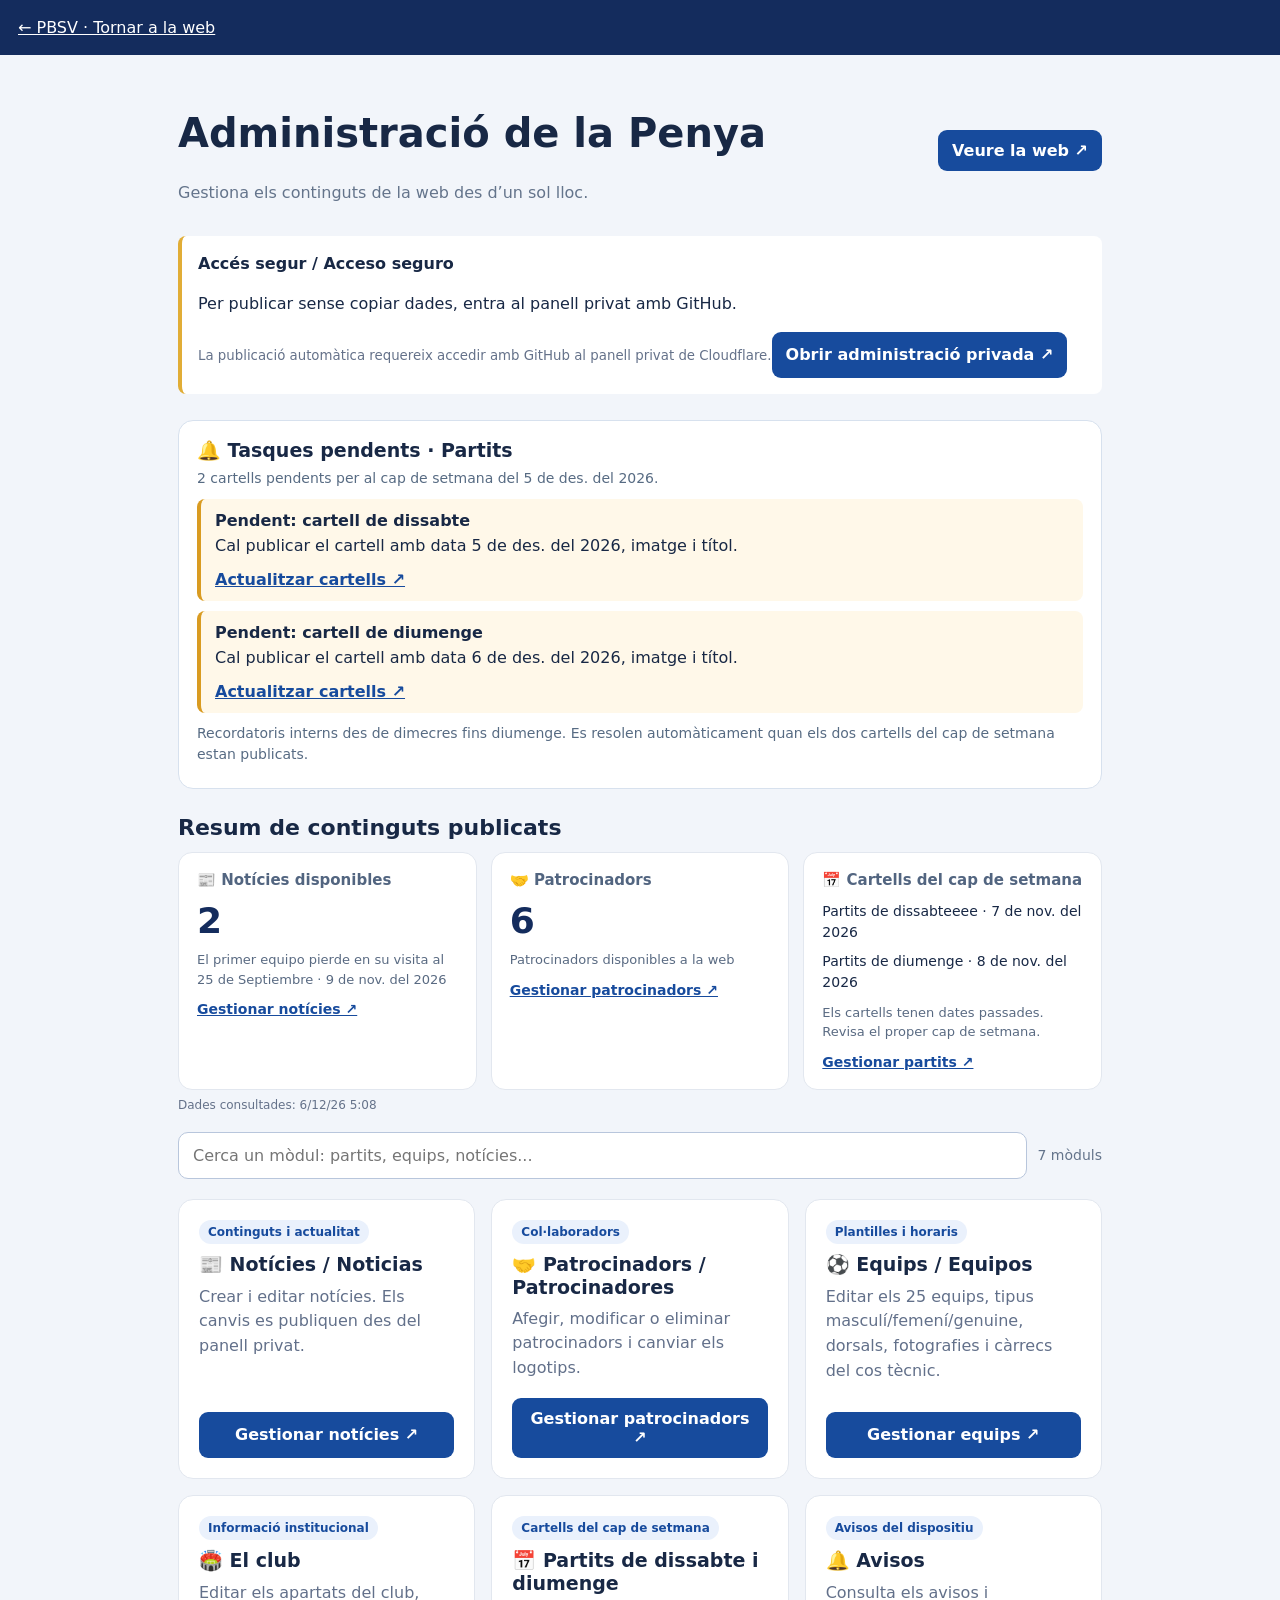
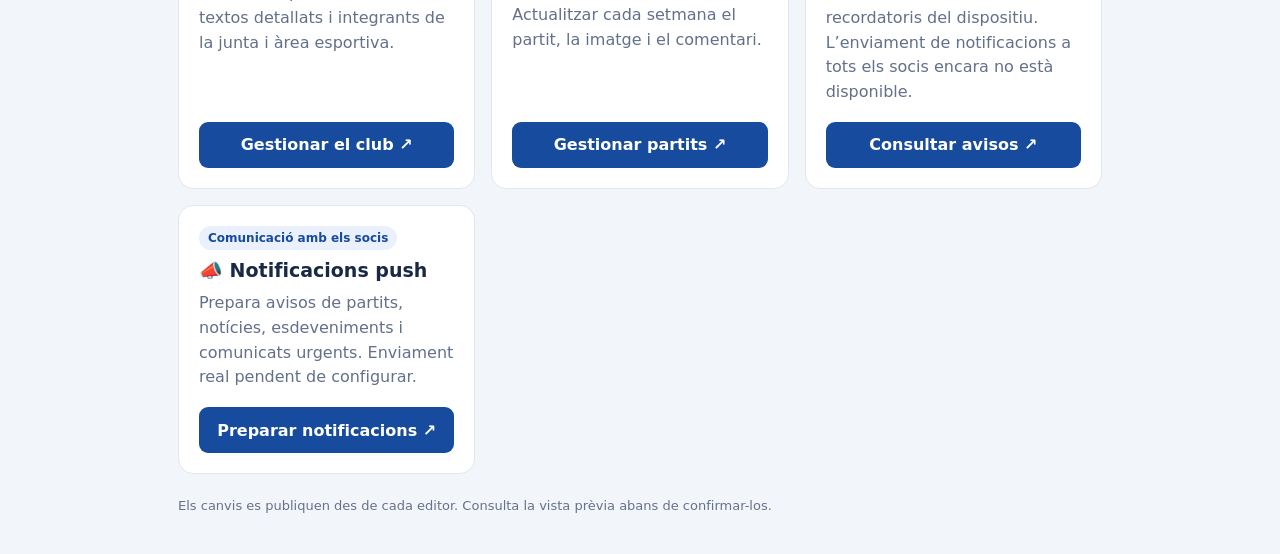
==== commit caa516ef: "Afegir accés al nou editor de notificacions al panell privat" ====
--- a/admin.html
+++ b/admin.html
@@ -1 +1 @@
-<!doctype html><html lang="ca"><head><meta charset="utf-8"><meta name="viewport" content="width=device-width,initial-scale=1"><title>Administració · PBSV</title><style>:root{font-family:system-ui,Arial;background:#f2f5fa;color:#182845}*{box-sizing:border-box}body{margin:0}header{background:#142c5d;color:white;padding:18px}main{max-width:960px;margin:auto;padding:28px 18px}h1{font-size:clamp(28px,5vw,40px)}.grid{display:grid;grid-template-columns:repeat(auto-fit,minmax(230px,1fr));gap:16px}.card{background:white;border:1px solid #e2e7ef;border-radius:15px;padding:20px}.card h2{margin-top:0;font-size:21px}.card p{color:#62708a}.btn{display:inline-block;background:#174b9d;color:white;text-decoration:none;padding:11px 14px;border-radius:9px;font-weight:700}.notice{border-left:4px solid #e1ad36;background:#fff;padding:16px;border-radius:8px;margin:18px 0 26px}header a{color:white}small{color:#65728a}.admin-top{display:flex;align-items:center;justify-content:space-between;gap:12px;flex-wrap:wrap}.admin-subtitle{color:#64748b;margin-top:0}.admin-tools{display:flex;gap:10px;align-items:center;flex-wrap:wrap;margin:20px 0}.admin-tools input{flex:1;min-width:210px;padding:13px 14px;border:1px solid #b8c6dc;border-radius:10px;font:inherit}.admin-tools input:focus-visible,.card a:focus-visible{outline:3px solid #e1ad36;outline-offset:2px}.admin-counter{color:#64748b;font-size:14px}.grid{align-items:stretch}.card{display:flex;flex-direction:column;gap:9px;transition:box-shadow .15s ease,transform .15s ease}.card:hover{box-shadow:0 8px 26px #142c5d13;transform:translateY(-2px)}.card h2{margin:0;font-size:19px}.card p{margin:0 0 8px;line-height:1.55;flex:1}.card .btn{align-self:stretch;text-align:center;min-height:46px;display:grid;place-items:center}.card[hidden]{display:none}.admin-tag{display:inline-block;font-size:12px;font-weight:700;color:#174b9d;background:#eaf1fc;border-radius:20px;padding:5px 9px;align-self:flex-start}.admin-footer{margin-top:24px;color:#65728a;font-size:13px}.notice{line-height:1.5}@media(max-width:640px){main{padding:18px 12px}.grid{grid-template-columns:1fr;gap:12px}.card{padding:16px}h1{font-size:27px}.admin-tools{margin:16px 0}.admin-tools input{width:100%}.btn{min-height:46px}}.dash-title{margin:26px 0 12px;font-size:22px}.dash-grid{display:grid;grid-template-columns:repeat(3,minmax(0,1fr));gap:14px}.dash-card{background:#fff;border:1px solid #e2e7ef;border-radius:14px;padding:18px;min-width:0}.dash-card h3{font-size:15px;margin:0 0 12px;color:#526580}.dash-value{font-size:36px;font-weight:800;color:#142c5d;line-height:1.1}.dash-detail{font-size:13px;color:#596a82;line-height:1.5;overflow-wrap:anywhere;margin:10px 0}.dash-link{font-size:14px;font-weight:700;color:#174b9d}.dash-match{font-size:14px;line-height:1.5;margin:8px 0}.dash-updated{font-size:12px;color:#65728a;margin:8px 0 20px}@media(max-width:640px){.dash-grid{grid-template-columns:1fr}.dash-card{padding:16px}.dash-title{font-size:20px}}.admin-alerts{margin:18px 0;border:1px solid #d7e1ee;background:#fff;border-radius:15px;padding:18px}.admin-alerts h2{font-size:19px;margin:0 0 6px}.admin-alerts p{line-height:1.5}.admin-alerts .alert-row{border-left:4px solid #d99b21;background:#fff8e9;padding:12px 14px;border-radius:8px;margin:10px 0}.admin-alerts .alert-ok{border-left-color:#258553;background:#edf9f1}.admin-alerts .alert-error{border-left-color:#a52c45;background:#fff1f3}.admin-alerts .alert-row strong{display:block;margin-bottom:3px}.admin-alerts .alert-row p{margin:4px 0}.admin-alerts .alert-link{display:inline-block;margin-top:8px;color:#174b9d;font-weight:700}.admin-alerts .alert-summary{font-size:14px;color:#576b83;margin:5px 0}.admin-alerts[hidden]{display:none}</style></head><body><header><a href="./index.html">← PBSV · Tornar a la web</a></header><main><div class="admin-top"><div><h1>Administració de la Penya</h1><p class="admin-subtitle">Gestiona els continguts de la web des d’un sol lloc.</p></div><a class="btn" href="./index.html">Veure la web ↗</a></div><div class="notice"><b>Accés segur / Acceso seguro</b><p><span id="publishMode">Els canvis es poden publicar automàticament des del panell privat. Desa la fitxa i prem «Guardar i publicar automàticament».</span></p><small>La publicació automàtica requereix accedir amb GitHub al panell privat de Cloudflare.</small></div><section class="admin-alerts" id="adminAlerts" aria-labelledby="adminAlertsTitle"><h2 id="adminAlertsTitle">🔔 Tasques pendents · Partits</h2><p class="alert-summary" id="adminAlertsSummary" role="status" aria-live="polite">Comprovant els cartells del cap de setmana…</p><div id="adminAlertsList"></div><p class="alert-summary">Recordatoris interns des de dimecres fins diumenge. Es resolen automàticament quan els dos cartells del cap de setmana estan publicats.</p></section><h2 class="dash-title">Resum de continguts publicats</h2><div class="dash-grid" aria-label="Resum de l'activitat"><article class="dash-card"><h3>📰 Notícies disponibles</h3><div class="dash-value" id="dashNewsCount">…</div><p class="dash-detail" id="dashNewsDetail">Carregant dades…</p><a class="dash-link" href="./editor-noticies.html">Gestionar notícies ↗</a></article><article class="dash-card"><h3>🤝 Patrocinadors</h3><div class="dash-value" id="dashSponsorsCount">…</div><p class="dash-detail" id="dashSponsorsDetail">Carregant dades…</p><a class="dash-link" href="./editor-patrocinadors.html">Gestionar patrocinadors ↗</a></article><article class="dash-card"><h3>📅 Cartells del cap de setmana</h3><p class="dash-match" id="dashSaturday">Carregant dissabte…</p><p class="dash-match" id="dashSunday">Carregant diumenge…</p><p class="dash-detail" id="dashMatchesDetail"></p><a class="dash-link" href="./editor-partits.html">Gestionar partits ↗</a></article></div><p class="dash-updated" id="dashUpdated" aria-live="polite"></p><div class="admin-tools"><input id="adminSearch" type="search" placeholder="Cerca un mòdul: partits, equips, notícies..." aria-label="Cercar mòduls"><span class="admin-counter" id="adminCount" aria-live="polite">6 mòduls</span></div><div class="grid" id="adminGrid"><div class="card"><span class="admin-tag">Continguts i actualitat</span><h2>📰 Notícies / Noticias</h2><p>Crear i editar notícies. Els canvis es publiquen des del panell privat.</p><a class="btn" href="./editor-noticies.html?v=13">Gestionar notícies ↗</a></div><div class="card"><span class="admin-tag">Col·laboradors</span><h2>🤝 Patrocinadors / Patrocinadores</h2><p>Afegir, modificar o eliminar patrocinadors i canviar els logotips.</p><a class="btn" href="./editor-patrocinadors.html?v=13">Gestionar patrocinadors ↗</a></div><div class="card"><span class="admin-tag">Plantilles i horaris</span><h2>⚽ Equips / Equipos</h2><p>Editar els 25 equips, tipus masculí/femení/genuine, dorsals, fotografies i càrrecs del cos tècnic.</p><a class="btn" href="./editor-equips.html?v=13">Gestionar equips ↗</a></div><div class="card"><span class="admin-tag">Informació institucional</span><h2>🏟️ El club</h2><p>Editar els apartats del club, textos detallats i integrants de la junta i àrea esportiva.</p><a class="btn" href="./editor-club.html?v=13">Gestionar el club ↗</a></div><div class="card"><span class="admin-tag">Cartells del cap de setmana</span><h2>📅 Partits de dissabte i diumenge</h2><p>Actualitzar cada setmana el partit, la imatge i el comentari.</p><a class="btn" href="./editor-partits.html">Gestionar partits ↗</a></div><div class="card"><span class="admin-tag">Avisos del dispositiu</span><h2>🔔 Avisos</h2><p>Consulta els avisos i recordatoris del dispositiu. L’enviament de notificacions a tots els socis encara no està disponible.</p><a class="btn" href="./avisos.html">Consultar avisos ↗</a></div></div><p class="admin-footer">Els canvis es publiquen des de cada editor. Consulta la vista prèvia abans de confirmar-los.</p></main><script>const search=document.getElementById('adminSearch');const cards=[...document.querySelectorAll('#adminGrid .card')];search.addEventListener('input',()=>{const q=search.value.toLocaleLowerCase('ca').normalize('NFD').replace(/[\u0300-\u036f]/g,'');let count=0;for(const card of cards){const hay=card.textContent.toLocaleLowerCase('ca').normalize('NFD').replace(/[\u0300-\u036f]/g,'');card.hidden=!hay.includes(q);if(!card.hidden)count++}document.getElementById('adminCount').textContent=count+' de '+cards.length+' mòduls'});fetch('./api/me',{cache:'no-store'}).then(r=>r.ok?r.json():null).then(me=>{if(!me?.authenticated){document.getElementById('publishMode').textContent='Per publicar sense copiar dades, entra al panell privat amb GitHub.';const a=document.createElement('a');a.href='https://pbsv-admin.cristiangarciajura.workers.dev/';a.textContent='Obrir administració privada ↗';a.className='btn';document.querySelector('.notice').append(a)}else{const p=document.createElement('p');p.textContent='Sessió iniciada: '+me.login;document.querySelector('.notice').append(p);const a=document.createElement('a');a.href='./auth/logout';a.textContent='Tancar sessió';document.querySelector('.notice').append(a)}}).catch(()=>{});</script><script src="./admin-dashboard.js?v=1" defer></script></body></html>+<!doctype html><html lang="ca"><head><meta charset="utf-8"><meta name="viewport" content="width=device-width,initial-scale=1"><title>Administració · PBSV</title><style>:root{font-family:system-ui,Arial;background:#f2f5fa;color:#182845}*{box-sizing:border-box}body{margin:0}header{background:#142c5d;color:white;padding:18px}main{max-width:960px;margin:auto;padding:28px 18px}h1{font-size:clamp(28px,5vw,40px)}.grid{display:grid;grid-template-columns:repeat(auto-fit,minmax(230px,1fr));gap:16px}.card{background:white;border:1px solid #e2e7ef;border-radius:15px;padding:20px}.card h2{margin-top:0;font-size:21px}.card p{color:#62708a}.btn{display:inline-block;background:#174b9d;color:white;text-decoration:none;padding:11px 14px;border-radius:9px;font-weight:700}.notice{border-left:4px solid #e1ad36;background:#fff;padding:16px;border-radius:8px;margin:18px 0 26px}header a{color:white}small{color:#65728a}.admin-top{display:flex;align-items:center;justify-content:space-between;gap:12px;flex-wrap:wrap}.admin-subtitle{color:#64748b;margin-top:0}.admin-tools{display:flex;gap:10px;align-items:center;flex-wrap:wrap;margin:20px 0}.admin-tools input{flex:1;min-width:210px;padding:13px 14px;border:1px solid #b8c6dc;border-radius:10px;font:inherit}.admin-tools input:focus-visible,.card a:focus-visible{outline:3px solid #e1ad36;outline-offset:2px}.admin-counter{color:#64748b;font-size:14px}.grid{align-items:stretch}.card{display:flex;flex-direction:column;gap:9px;transition:box-shadow .15s ease,transform .15s ease}.card:hover{box-shadow:0 8px 26px #142c5d13;transform:translateY(-2px)}.card h2{margin:0;font-size:19px}.card p{margin:0 0 8px;line-height:1.55;flex:1}.card .btn{align-self:stretch;text-align:center;min-height:46px;display:grid;place-items:center}.card[hidden]{display:none}.admin-tag{display:inline-block;font-size:12px;font-weight:700;color:#174b9d;background:#eaf1fc;border-radius:20px;padding:5px 9px;align-self:flex-start}.admin-footer{margin-top:24px;color:#65728a;font-size:13px}.notice{line-height:1.5}@media(max-width:640px){main{padding:18px 12px}.grid{grid-template-columns:1fr;gap:12px}.card{padding:16px}h1{font-size:27px}.admin-tools{margin:16px 0}.admin-tools input{width:100%}.btn{min-height:46px}}.dash-title{margin:26px 0 12px;font-size:22px}.dash-grid{display:grid;grid-template-columns:repeat(3,minmax(0,1fr));gap:14px}.dash-card{background:#fff;border:1px solid #e2e7ef;border-radius:14px;padding:18px;min-width:0}.dash-card h3{font-size:15px;margin:0 0 12px;color:#526580}.dash-value{font-size:36px;font-weight:800;color:#142c5d;line-height:1.1}.dash-detail{font-size:13px;color:#596a82;line-height:1.5;overflow-wrap:anywhere;margin:10px 0}.dash-link{font-size:14px;font-weight:700;color:#174b9d}.dash-match{font-size:14px;line-height:1.5;margin:8px 0}.dash-updated{font-size:12px;color:#65728a;margin:8px 0 20px}@media(max-width:640px){.dash-grid{grid-template-columns:1fr}.dash-card{padding:16px}.dash-title{font-size:20px}}.admin-alerts{margin:18px 0;border:1px solid #d7e1ee;background:#fff;border-radius:15px;padding:18px}.admin-alerts h2{font-size:19px;margin:0 0 6px}.admin-alerts p{line-height:1.5}.admin-alerts .alert-row{border-left:4px solid #d99b21;background:#fff8e9;padding:12px 14px;border-radius:8px;margin:10px 0}.admin-alerts .alert-ok{border-left-color:#258553;background:#edf9f1}.admin-alerts .alert-error{border-left-color:#a52c45;background:#fff1f3}.admin-alerts .alert-row strong{display:block;margin-bottom:3px}.admin-alerts .alert-row p{margin:4px 0}.admin-alerts .alert-link{display:inline-block;margin-top:8px;color:#174b9d;font-weight:700}.admin-alerts .alert-summary{font-size:14px;color:#576b83;margin:5px 0}.admin-alerts[hidden]{display:none}</style></head><body><header><a href="./index.html">← PBSV · Tornar a la web</a></header><main><div class="admin-top"><div><h1>Administració de la Penya</h1><p class="admin-subtitle">Gestiona els continguts de la web des d’un sol lloc.</p></div><a class="btn" href="./index.html">Veure la web ↗</a></div><div class="notice"><b>Accés segur / Acceso seguro</b><p><span id="publishMode">Els canvis es poden publicar automàticament des del panell privat. Desa la fitxa i prem «Guardar i publicar automàticament».</span></p><small>La publicació automàtica requereix accedir amb GitHub al panell privat de Cloudflare.</small></div><section class="admin-alerts" id="adminAlerts" aria-labelledby="adminAlertsTitle"><h2 id="adminAlertsTitle">🔔 Tasques pendents · Partits</h2><p class="alert-summary" id="adminAlertsSummary" role="status" aria-live="polite">Comprovant els cartells del cap de setmana…</p><div id="adminAlertsList"></div><p class="alert-summary">Recordatoris interns des de dimecres fins diumenge. Es resolen automàticament quan els dos cartells del cap de setmana estan publicats.</p></section><h2 class="dash-title">Resum de continguts publicats</h2><div class="dash-grid" aria-label="Resum de l'activitat"><article class="dash-card"><h3>📰 Notícies disponibles</h3><div class="dash-value" id="dashNewsCount">…</div><p class="dash-detail" id="dashNewsDetail">Carregant dades…</p><a class="dash-link" href="./editor-noticies.html">Gestionar notícies ↗</a></article><article class="dash-card"><h3>🤝 Patrocinadors</h3><div class="dash-value" id="dashSponsorsCount">…</div><p class="dash-detail" id="dashSponsorsDetail">Carregant dades…</p><a class="dash-link" href="./editor-patrocinadors.html">Gestionar patrocinadors ↗</a></article><article class="dash-card"><h3>📅 Cartells del cap de setmana</h3><p class="dash-match" id="dashSaturday">Carregant dissabte…</p><p class="dash-match" id="dashSunday">Carregant diumenge…</p><p class="dash-detail" id="dashMatchesDetail"></p><a class="dash-link" href="./editor-partits.html">Gestionar partits ↗</a></article></div><p class="dash-updated" id="dashUpdated" aria-live="polite"></p><div class="admin-tools"><input id="adminSearch" type="search" placeholder="Cerca un mòdul: partits, equips, notícies..." aria-label="Cercar mòduls"><span class="admin-counter" id="adminCount" aria-live="polite">7 mòduls</span></div><div class="grid" id="adminGrid"><div class="card"><span class="admin-tag">Continguts i actualitat</span><h2>📰 Notícies / Noticias</h2><p>Crear i editar notícies. Els canvis es publiquen des del panell privat.</p><a class="btn" href="./editor-noticies.html?v=13">Gestionar notícies ↗</a></div><div class="card"><span class="admin-tag">Col·laboradors</span><h2>🤝 Patrocinadors / Patrocinadores</h2><p>Afegir, modificar o eliminar patrocinadors i canviar els logotips.</p><a class="btn" href="./editor-patrocinadors.html?v=13">Gestionar patrocinadors ↗</a></div><div class="card"><span class="admin-tag">Plantilles i horaris</span><h2>⚽ Equips / Equipos</h2><p>Editar els 25 equips, tipus masculí/femení/genuine, dorsals, fotografies i càrrecs del cos tècnic.</p><a class="btn" href="./editor-equips.html?v=13">Gestionar equips ↗</a></div><div class="card"><span class="admin-tag">Informació institucional</span><h2>🏟️ El club</h2><p>Editar els apartats del club, textos detallats i integrants de la junta i àrea esportiva.</p><a class="btn" href="./editor-club.html?v=13">Gestionar el club ↗</a></div><div class="card"><span class="admin-tag">Cartells del cap de setmana</span><h2>📅 Partits de dissabte i diumenge</h2><p>Actualitzar cada setmana el partit, la imatge i el comentari.</p><a class="btn" href="./editor-partits.html">Gestionar partits ↗</a></div><div class="card"><span class="admin-tag">Avisos del dispositiu</span><h2>🔔 Avisos</h2><p>Consulta els avisos i recordatoris del dispositiu. L’enviament de notificacions a tots els socis encara no està disponible.</p><a class="btn" href="./avisos.html">Consultar avisos ↗</a></div><div class="card"><span class="admin-tag">Comunicació amb els socis</span><h2>📣 Notificacions push</h2><p>Prepara avisos de partits, notícies, esdeveniments i comunicats urgents. Enviament real pendent de configurar.</p><a class="btn" href="./editor-notificacions.html">Preparar notificacions ↗</a></div></div><p class="admin-footer">Els canvis es publiquen des de cada editor. Consulta la vista prèvia abans de confirmar-los.</p></main><script>const search=document.getElementById('adminSearch');const cards=[...document.querySelectorAll('#adminGrid .card')];search.addEventListener('input',()=>{const q=search.value.toLocaleLowerCase('ca').normalize('NFD').replace(/[\u0300-\u036f]/g,'');let count=0;for(const card of cards){const hay=card.textContent.toLocaleLowerCase('ca').normalize('NFD').replace(/[\u0300-\u036f]/g,'');card.hidden=!hay.includes(q);if(!card.hidden)count++}document.getElementById('adminCount').textContent=count+' de '+cards.length+' mòduls'});fetch('./api/me',{cache:'no-store'}).then(r=>r.ok?r.json():null).then(me=>{if(!me?.authenticated){document.getElementById('publishMode').textContent='Per publicar sense copiar dades, entra al panell privat amb GitHub.';const a=document.createElement('a');a.href='https://pbsv-admin.cristiangarciajura.workers.dev/';a.textContent='Obrir administració privada ↗';a.className='btn';document.querySelector('.notice').append(a)}else{const p=document.createElement('p');p.textContent='Sessió iniciada: '+me.login;document.querySelector('.notice').append(p);const a=document.createElement('a');a.href='./auth/logout';a.textContent='Tancar sessió';document.querySelector('.notice').append(a)}}).catch(()=>{});</script><script src="./admin-dashboard.js?v=1" defer></script></body></html>
